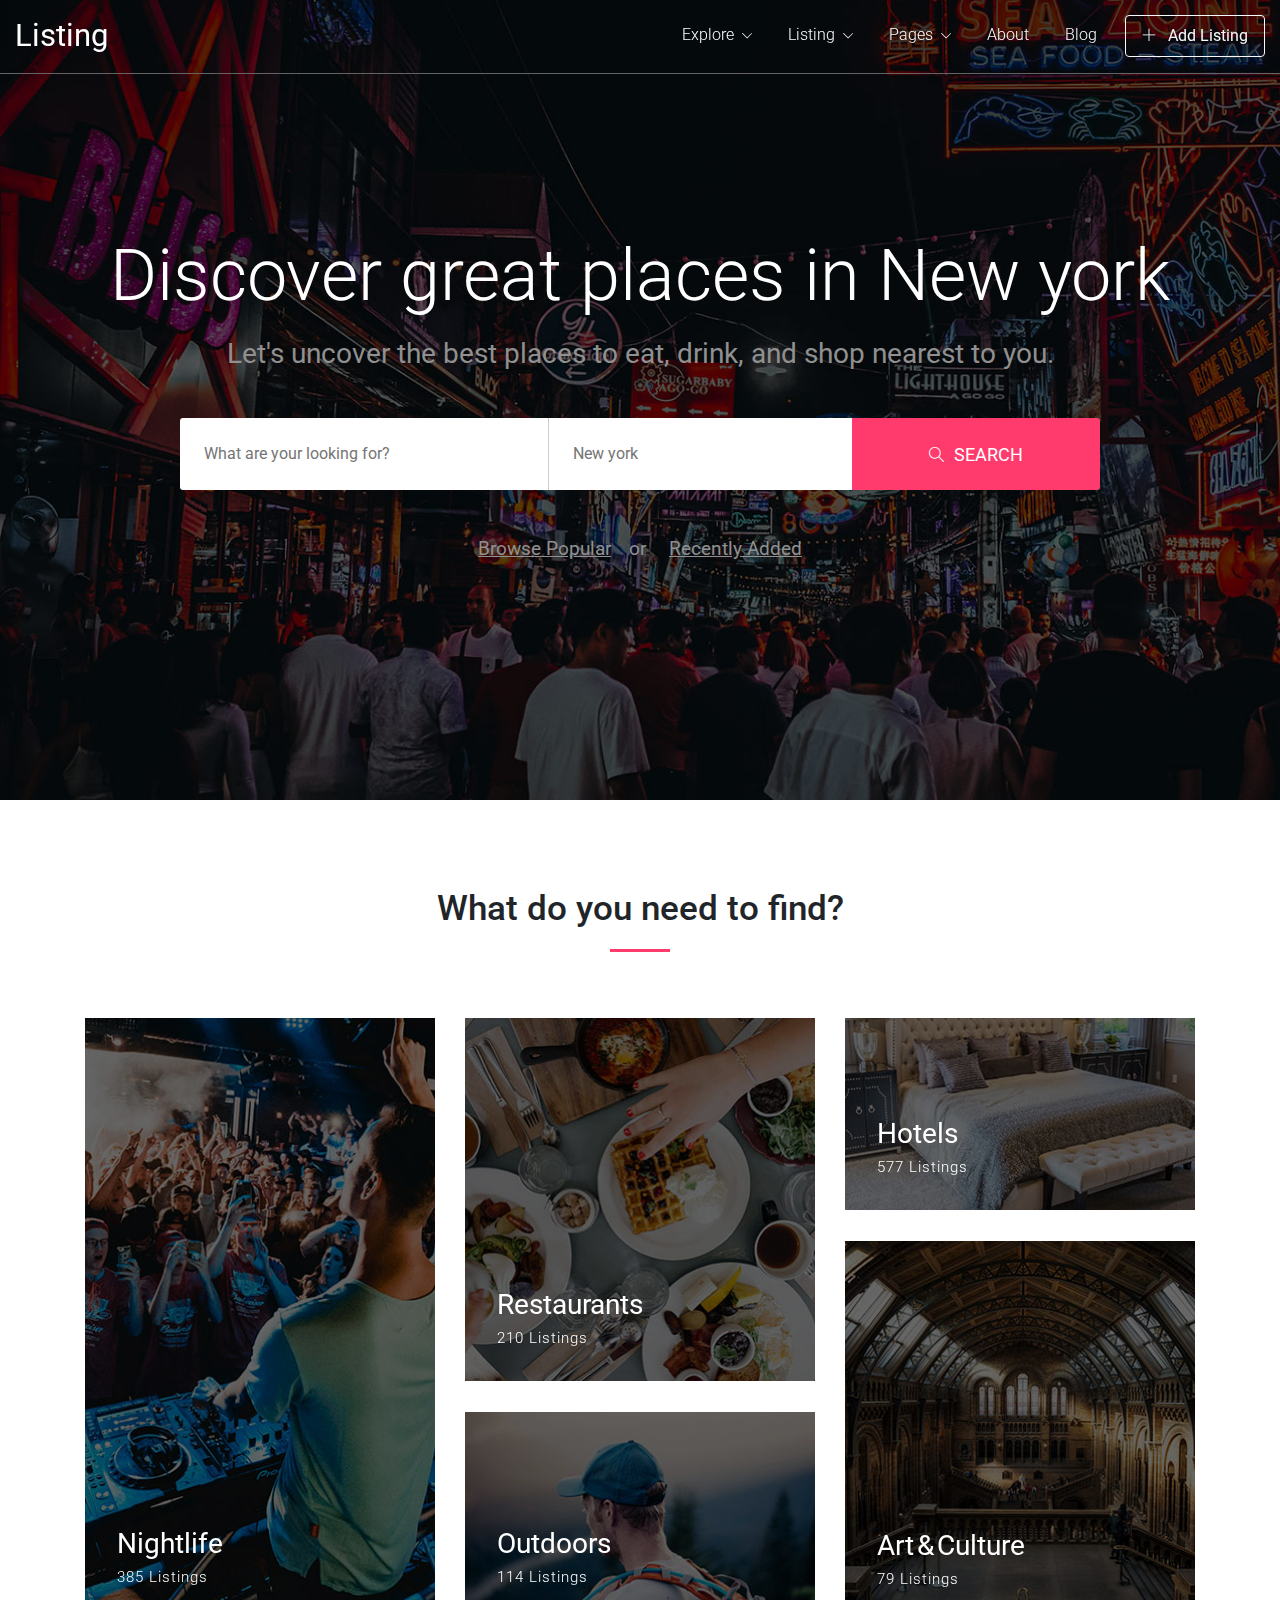
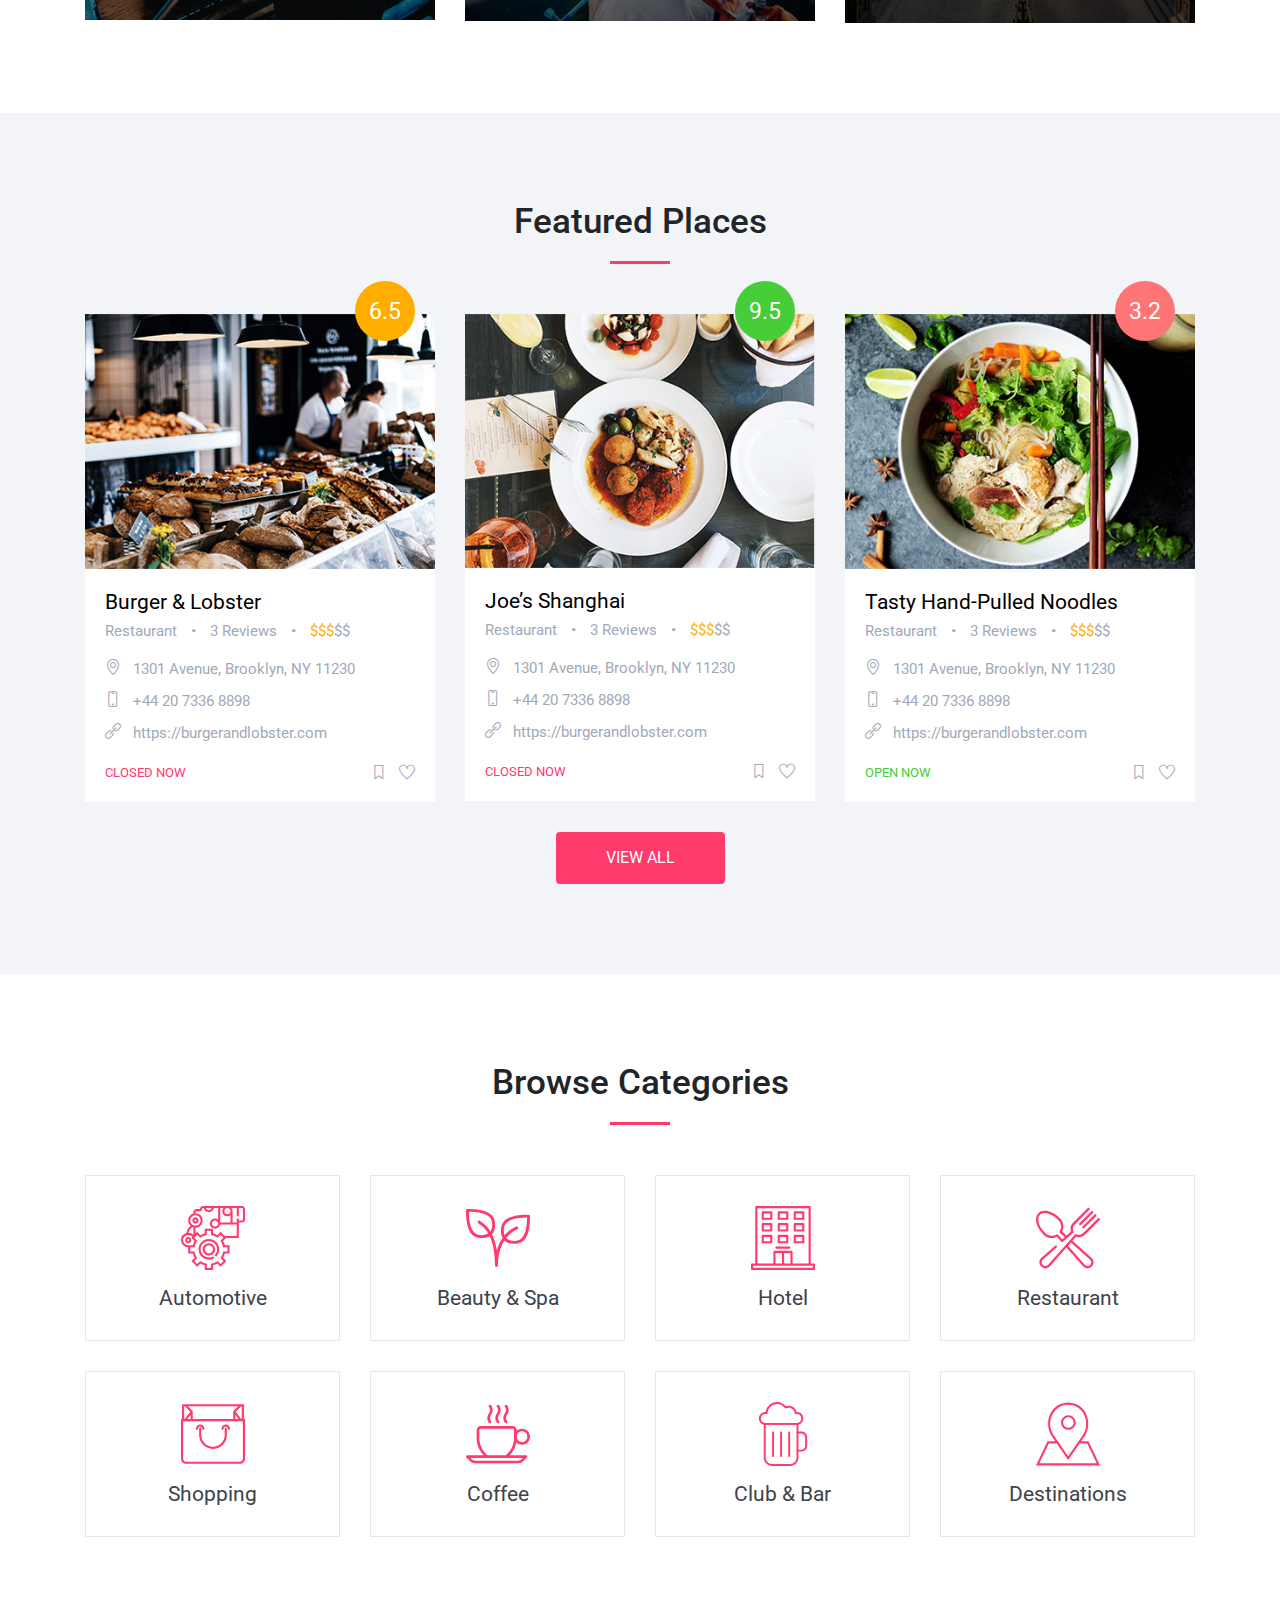
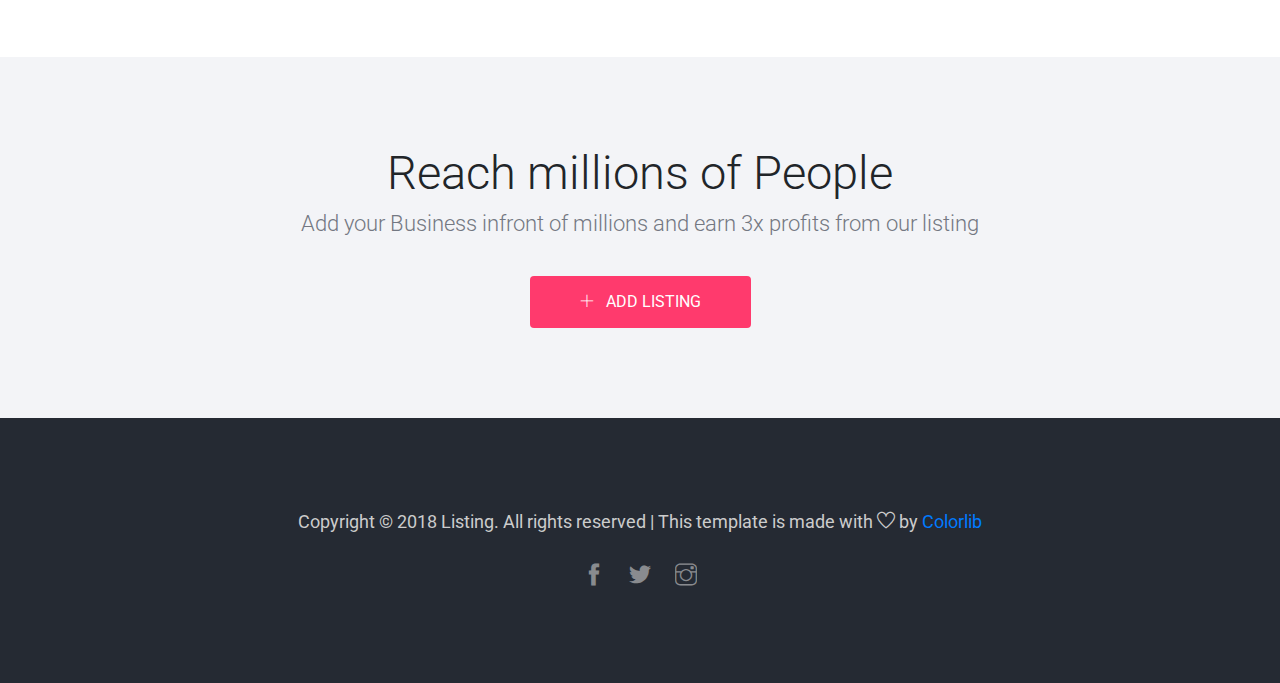
==== index.html @ aacb1a6f "turnos 0.1" ====
<!DOCTYPE html>
<html lang="en">

<head>
    <!-- Required meta tags -->
    <meta charset="utf-8">
    <meta http-equiv="X-UA-Compatible" content="IE=edge">
    <meta name="viewport" content="width=device-width, initial-scale=1, shrink-to-fit=no">
    <meta name="author" content="Colorlib">
    <meta name="description" content="#">
    <meta name="keywords" content="#">
    <!-- Page Title -->
    <title>Listing &amp; Directory Website Template</title>
    <!-- Bootstrap CSS -->
    <link rel="stylesheet" href="css/bootstrap.min.css">
    <!-- Google Fonts -->
    <link href="https://fonts.googleapis.com/css?family=Roboto:300,400,400i,500,700,900" rel="stylesheet">
    <!-- Simple line Icon -->
    <link rel="stylesheet" href="css/simple-line-icons.css">
    <!-- Themify Icon -->
    <link rel="stylesheet" href="css/themify-icons.css">
    <!-- Hover Effects -->
    <link rel="stylesheet" href="css/set1.css">
    <!-- Main CSS -->
    <link rel="stylesheet" href="css/style.css">
</head>

<body>
    <!--============================= HEADER =============================-->
    <div class="nav-menu">
        <div class="bg transition">
            <div class="container-fluid fixed">
                <div class="row">
                    <div class="col-md-12">
                        <nav class="navbar navbar-expand-lg navbar-light">
                            <a class="navbar-brand" href="index.html">Listing</a>
                            <button class="navbar-toggler" type="button" data-toggle="collapse" data-target="#navbarNavDropdown" aria-controls="navbarNavDropdown" aria-expanded="false" aria-label="Toggle navigation">
                <span class="icon-menu"></span>
              </button>
                            <div class="collapse navbar-collapse justify-content-end" id="navbarNavDropdown">
                                <ul class="navbar-nav">
                                    <li class="nav-item dropdown">
                                        <a class="nav-link" href="#" id="navbarDropdownMenuLink" data-toggle="dropdown" aria-haspopup="true" aria-expanded="false">
                     Explore
                     <span class="icon-arrow-down"></span>
                   </a>
                                        <div class="dropdown-menu" aria-labelledby="navbarDropdownMenuLink">
                                            <a class="dropdown-item" href="#">Action</a>
                                            <a class="dropdown-item" href="#">Another action</a>
                                            <a class="dropdown-item" href="#">Something else here</a>
                                        </div>
                                    </li>
                                    <li class="nav-item dropdown">
                                        <a class="nav-link" href="#" id="navbarDropdownMenuLink1" data-toggle="dropdown" aria-haspopup="true" aria-expanded="false">
                    Listing
                    <span class="icon-arrow-down"></span>
                  </a>
                                        <div class="dropdown-menu" aria-labelledby="navbarDropdownMenuLink">
                                            <a class="dropdown-item" href="#">Action</a>
                                            <a class="dropdown-item" href="#">Another action</a>
                                            <a class="dropdown-item" href="#">Something else here</a>
                                        </div>
                                    </li>
                                    <li class="nav-item dropdown">
                                        <a class="nav-link" href="#" id="navbarDropdownMenuLink2" data-toggle="dropdown" aria-haspopup="true" aria-expanded="false">
                    Pages
                    <span class="icon-arrow-down"></span>
                  </a>
                                        <div class="dropdown-menu" aria-labelledby="navbarDropdownMenuLink">
                                            <a class="dropdown-item" href="#">Action</a>
                                            <a class="dropdown-item" href="#">Another action</a>
                                            <a class="dropdown-item" href="#">Something else here</a>
                                        </div>
                                    </li>
                                    <li class="nav-item active">
                                        <a class="nav-link" href="#">About</a>
                                    </li>
                                    <li class="nav-item">
                                        <a class="nav-link" href="#">Blog</a>
                                    </li>
                                    <li><a href="#" class="btn btn-outline-light top-btn"><span class="ti-plus"></span> Add Listing</a></li>
                                </ul>
                            </div>
                        </nav>
                    </div>
                </div>
            </div>
        </div>
    </div>
    <!-- SLIDER -->
    <section class="slider d-flex align-items-center">
        <!-- <img src="images/slider.jpg" class="img-fluid" alt="#"> -->
        <div class="container">
            <div class="row d-flex justify-content-center">
                <div class="col-md-12">
                    <div class="slider-title_box">
                        <div class="row">
                            <div class="col-md-12">
                                <div class="slider-content_wrap">
                                    <h1>Discover great places in New york</h1>
                                    <h5>Let's uncover the best places to eat, drink, and shop nearest to you.</h5>
                                </div>
                            </div>
                        </div>
                        <div class="row d-flex justify-content-center">
                            <div class="col-md-10">
                                <form class="form-wrap mt-4">
                                    <div class="btn-group" role="group" aria-label="Basic example">
                                        <input type="text" placeholder="What are your looking for?" class="btn-group1">
                                        <input type="text" placeholder="New york" class="btn-group2">
                                        <button type="submit" class="btn-form"><span class="icon-magnifier search-icon"></span>SEARCH<i class="pe-7s-angle-right"></i></button>
                                    </div>
                                </form>
                                <div class="slider-link">
                                    <a href="#">Browse Popular</a><span>or</span> <a href="#">Recently Added</a>
                                </div>
                            </div>
                        </div>
                    </div>
                </div>
            </div>
        </div>
    </section>
    <!--// SLIDER -->
    <!--//END HEADER -->
    <!--============================= FIND PLACES =============================-->
    <section class="main-block">
        <div class="container">
            <div class="row justify-content-center">
                <div class="col-md-5">
                    <div class="styled-heading">
                        <h3>What do you need to find?</h3>
                    </div>
                </div>
            </div>
            <div class="row">
                <div class="col-md-4">
                    <div class="find-place-img_wrap">
                        <div class="grid">
                            <figure class="effect-ruby">
                                <img src="images/find-place1.jpg" class="img-fluid" alt="img13" />
                                <figcaption>
                                    <h5>Nightlife </h5>
                                    <p>385 Listings</p>
                                </figcaption>
                            </figure>
                        </div>
                    </div>
                </div>
                <div class="col-md-4">
                    <div class="row find-img-align">
                        <div class="col-md-12">
                            <div class="find-place-img_wrap">
                                <div class="grid">
                                    <figure class="effect-ruby">
                                        <img src="images/find-place2.jpg" class="img-fluid" alt="img13" />
                                        <figcaption>
                                            <h5>Restaurants</h5>
                                            <p>210 Listings</p>
                                        </figcaption>
                                    </figure>
                                </div>
                            </div>
                        </div>
                    </div>
                    <div class="row">
                        <div class="col-md-12">
                            <div class="find-place-img_wrap">
                                <div class="grid">
                                    <figure class="effect-ruby">
                                        <img src="images/find-place3.jpg" class="img-fluid" alt="img13" />
                                        <figcaption>
                                            <h5>Outdoors </h5>
                                            <p>114 Listings</p>
                                        </figcaption>
                                    </figure>
                                </div>
                            </div>
                        </div>
                    </div>
                </div>
                <div class="col-md-4">
                    <div class="row find-img-align">
                        <div class="col-md-12">
                            <div class="find-place-img_wrap">
                                <div class="grid">
                                    <figure class="effect-ruby">
                                        <img src="images/find-place4.jpg" class="img-fluid" alt="img13" />
                                        <figcaption>
                                            <h5>Hotels </h5>
                                            <p>577 Listings</p>
                                        </figcaption>
                                    </figure>
                                </div>
                            </div>
                        </div>
                    </div>
                    <div class="row">
                        <div class="col-md-12">
                            <div class="find-place-img_wrap">
                                <div class="grid">
                                    <figure class="effect-ruby">
                                        <img src="images/find-place5.jpg" class="img-fluid" alt="img13" />
                                        <figcaption>
                                            <h5>Art & Culture </h5>
                                            <p>79 Listings</p>
                                        </figcaption>
                                    </figure>
                                </div>
                            </div>
                        </div>
                    </div>
                </div>
            </div>
        </div>
    </section>
    <!--//END FIND PLACES -->
    <!--============================= FEATURED PLACES =============================-->
    <section class="main-block light-bg">
        <div class="container">
            <div class="row justify-content-center">
                <div class="col-md-5">
                    <div class="styled-heading">
                        <h3>Featured Places</h3>
                    </div>
                </div>
            </div>
            <div class="row">
                <div class="col-md-4 featured-responsive">
                    <div class="featured-place-wrap">
                        <a href="detail.html">
                            <img src="images/featured1.jpg" class="img-fluid" alt="#">
                            <span class="featured-rating-orange">6.5</span>
                            <div class="featured-title-box">
                                <h6>Burger & Lobster</h6>
                                <p>Restaurant </p> <span>• </span>
                                <p>3 Reviews</p> <span> • </span>
                                <p><span>$$$</span>$$</p>
                                <ul>
                                    <li><span class="icon-location-pin"></span>
                                        <p>1301 Avenue, Brooklyn, NY 11230</p>
                                    </li>
                                    <li><span class="icon-screen-smartphone"></span>
                                        <p>+44 20 7336 8898</p>
                                    </li>
                                    <li><span class="icon-link"></span>
                                        <p>https://burgerandlobster.com</p>
                                    </li>

                                </ul>
                                <div class="bottom-icons">
                                    <div class="closed-now">CLOSED NOW</div>
                                    <span class="ti-heart"></span>
                                    <span class="ti-bookmark"></span>
                                </div>
                            </div>
                        </a>
                    </div>
                </div>
                <div class="col-md-4 featured-responsive">
                    <div class="featured-place-wrap">
                        <a href="detail.html">
                            <img src="images/featured2.jpg" class="img-fluid" alt="#">
                            <span class="featured-rating-green">9.5</span>
                            <div class="featured-title-box">
                                <h6>Joe’s Shanghai</h6>
                                <p>Restaurant </p> <span>• </span>
                                <p>3 Reviews</p> <span> • </span>
                                <p><span>$$$</span>$$</p>
                                <ul>
                                    <li><span class="icon-location-pin"></span>
                                        <p>1301 Avenue, Brooklyn, NY 11230</p>
                                    </li>
                                    <li><span class="icon-screen-smartphone"></span>
                                        <p>+44 20 7336 8898</p>
                                    </li>
                                    <li><span class="icon-link"></span>
                                        <p>https://burgerandlobster.com</p>
                                    </li>

                                </ul>
                                <div class="bottom-icons">
                                    <div class="closed-now">CLOSED NOW</div>
                                    <span class="ti-heart"></span>
                                    <span class="ti-bookmark"></span>
                                </div>
                            </div>
                        </a>
                    </div>
                </div>
                <div class="col-md-4 featured-responsive">
                    <div class="featured-place-wrap">
                        <a href="detail.html">
                            <img src="images/featured3.jpg" class="img-fluid" alt="#">
                            <span class="featured-rating">3.2</span>
                            <div class="featured-title-box">
                                <h6>Tasty Hand-Pulled Noodles</h6>
                                <p>Restaurant </p> <span>• </span>
                                <p>3 Reviews</p> <span> • </span>
                                <p><span>$$$</span>$$</p>
                                <ul>
                                    <li><span class="icon-location-pin"></span>
                                        <p>1301 Avenue, Brooklyn, NY 11230</p>
                                    </li>
                                    <li><span class="icon-screen-smartphone"></span>
                                        <p>+44 20 7336 8898</p>
                                    </li>
                                    <li><span class="icon-link"></span>
                                        <p>https://burgerandlobster.com</p>
                                    </li>

                                </ul>
                                <div class="bottom-icons">
                                    <div class="open-now">OPEN NOW</div>
                                    <span class="ti-heart"></span>
                                    <span class="ti-bookmark"></span>
                                </div>
                            </div>
                        </a>
                    </div>
                </div>
            </div>
            <div class="row justify-content-center">
                <div class="col-md-4">
                    <div class="featured-btn-wrap">
                        <a href="#" class="btn btn-danger">VIEW ALL</a>
                    </div>
                </div>
            </div>
        </div>
    </section>
    <!--//END FEATURED PLACES -->
    <!--============================= CATEGORIES =============================-->
    <section class="main-block">
        <div class="container">
            <div class="row justify-content-center">
                <div class="col-md-5">
                    <div class="styled-heading">
                        <h3>Browse Categories</h3>
                    </div>
                </div>
            </div>
            <div class="row">
                <div class="col-md-3 category-responsive">
                    <a href="#" class="category-wrap">
                        <div class="category-block">
                            <svg class="category-img" xmlns="http://www.w3.org/2000/svg" xmlns:xlink="http://www.w3.org/1999/xlink" version="1.1" id="Capa_1" x="0px" y="0px" viewBox="0 0 496 496" style="enable-background:new 0 0 496 496;" xml:space="preserve" width="512px" height="512px"><g><g>
              <g>
                <g>
                  <path d="M472,0h-24H288H171.528c-10.344,0-19.496,6.592-22.776,16.408L146.232,24H120c-13.232,0-24,10.768-24,24v10.36     C72.904,65.264,56,86.688,56,112c0,16.712,7.4,31.696,19.048,41.968c-17.896,13.608-30.144,33.72-33.752,56.064     C17.544,216.504,0,238.216,0,264c0,30.872,25.128,56,56,56v48h36.04c2.976,11.56,7.568,22.616,13.712,32.984l-25.512,25.52     l45.256,45.256l25.52-25.512c10.368,6.144,21.424,10.736,32.984,13.712V496h64v-36.04c11.56-2.976,22.616-7.568,32.984-13.712     l25.52,25.512l45.256-45.256l-25.512-25.52c6.144-10.368,10.736-21.424,13.712-32.984H376v-64h-36.04     c-2.976-11.56-7.568-22.616-13.712-32.984L349.256,248H448V144v-16h24c13.232,0,24-10.768,24-24V24C496,10.768,485.232,0,472,0z      M360,16c13.232,0,24,10.768,24,24s-10.768,24-24,24s-24-10.768-24-24S346.768,16,360,16z M304,16h24.208     C323.128,22.704,320,30.96,320,40c0,22.056,17.944,40,40,40c9.04,0,17.296-3.128,24-8.208V128h-80V16z M238.528,16     c-3.312,9.288-12.112,16-22.528,16s-19.216-6.712-22.528-16H238.528z M72,112c0-22.056,17.944-40,40-40c22.056,0,40,17.944,40,40     c0,22.056-17.944,40-40,40c-8.2,0-15.832-2.496-22.184-6.752l-0.216-0.44c-0.08,0.04-0.144,0.088-0.224,0.128     C78.904,137.712,72,125.656,72,112z M89.488,163.24c2.104,0.928,4.28,1.736,6.512,2.408v59.248     c-10.008-10.2-23.68-16.296-38.2-16.768C62,189.68,73.48,173.432,89.488,163.24z M56,304c-22.056,0-40-17.944-40-40     c0-22.056,17.944-40,40-40c12.072,0,23.424,5.56,30.96,14.768l-6.728,6.728l25.512,25.52C99.6,281.384,95.008,292.44,92.032,304     H64H56z M328,246.632l-22.192,22.192l3.608,5.448c8,12.088,13.504,25.312,16.336,39.32l1.304,6.408H360v32h-32.944l-1.304,6.408     c-2.832,14.008-8.336,27.232-16.336,39.32l-3.608,5.448l23.336,23.336l-22.632,22.632l-23.336-23.336l-5.448,3.608     c-12.088,8-25.312,13.504-39.32,16.336L232,447.056V480h-32v-32.944l-6.408-1.304c-14.008-2.832-27.232-8.336-39.32-16.336     l-5.448-3.608l-23.336,23.336l-22.632-22.632l23.336-23.336l-3.608-5.448c-8-12.088-13.504-25.312-16.336-39.32L104.944,352H72     v-32h32.944l1.304-6.408c2.832-14.008,8.336-27.232,16.336-39.32l3.608-5.448l-23.336-23.336l22.632-22.632l23.336,23.336     l5.448-3.608c12.088-8,25.312-13.504,39.32-16.336l6.408-1.304V192h32v32.944l6.408,1.304     c14.008,2.832,27.232,8.336,39.32,16.336l5.448,3.608l23.336-23.336L328,244.352V246.632z M432,232h-93.728l-31.768-31.768     l-25.52,25.512C270.616,219.6,259.56,215.008,248,212.032V176h-64v36.04c-11.56,2.976-22.616,7.568-32.984,13.712l-25.52-25.512     L112,213.728V168c30.872,0,56-25.128,56-56s-25.128-56-56-56v-8c0-4.416,3.584-8,8-8h37.768l6.168-18.528     c1.096-3.28,4.152-5.472,7.592-5.472h5.28c3.72,18.232,19.88,32,39.192,32s35.472-13.768,39.192-32H288v88.208     C281.296,99.128,273.04,96,264,96c-22.056,0-40,17.944-40,40c0,22.056,17.944,40,40,40c19.312,0,35.472-13.768,39.192-32H432V232     z M288,136c0,13.232-10.768,24-24,24s-24-10.768-24-24s10.768-24,24-24S288,122.768,288,136z M480,104c0,4.416-3.584,8-8,8h-24     V96h-16v16v16h-32V40c0-9.04-3.128-17.296-8.208-24H432v64h16V16h24c4.416,0,8,3.584,8,8V104z" data-original="#000000" class="active-path" data-old_color="#ff3a6d" fill="#ff3a6d"/>
                  <path d="M56,240c-13.232,0-24,10.768-24,24s10.768,24,24,24s24-10.768,24-24S69.232,240,56,240z M56,272c-4.416,0-8-3.584-8-8     c0-4.416,3.584-8,8-8s8,3.584,8,8C64,268.416,60.416,272,56,272z" data-original="#000000" class="active-path" data-old_color="#ff3a6d" fill="#ff3a6d"/>
                  <path d="M112,136c13.232,0,24-10.768,24-24s-10.768-24-24-24s-24,10.768-24,24S98.768,136,112,136z M112,104c4.416,0,8,3.584,8,8     s-3.584,8-8,8s-8-3.584-8-8S107.584,104,112,104z" data-original="#000000" class="active-path" data-old_color="#ff3a6d" fill="#ff3a6d"/>
                  <path d="M216,256c-44.112,0-80,35.888-80,80s35.888,80,80,80c15.168,0,29.944-4.272,42.728-12.36l-8.56-13.512     C239.952,396.584,228.144,400,216,400c-35.288,0-64-28.712-64-64c0-35.288,28.712-64,64-64c35.288,0,64,28.712,64,64     c0,17.008-6.6,33.016-18.584,45.096l11.36,11.264C287.752,377.272,296,357.256,296,336C296,291.888,260.112,256,216,256z" data-original="#000000" class="active-path" data-old_color="#ff3a6d" fill="#ff3a6d"/>
                  <path d="M216,288c-26.472,0-48,21.528-48,48s21.528,48,48,48s48-21.528,48-48S242.472,288,216,288z M216,368     c-17.648,0-32-14.352-32-32s14.352-32,32-32s32,14.352,32,32S233.648,368,216,368z" data-original="#000000" class="active-path" data-old_color="#ff3a6d" fill="#ff3a6d"/>
                </g>
              </g>
            </g></g> </svg>
                            <h6>Automotive</h6>
                        </div>
                    </a>
                </div>
                <div class="col-md-3 category-responsive">
                    <a href="#" class="category-wrap">
                        <div class="category-block">
                            <svg class="category-img" xmlns="http://www.w3.org/2000/svg" xmlns:xlink="http://www.w3.org/1999/xlink" version="1.1" id="Layer_1" x="0px" y="0px" viewBox="0 0 469.824 469.824" style="enable-background:new 0 0 469.824 469.824;" xml:space="preserve" width="512px"
                                height="512px"><g><g>
              <g>
                <path d="M188.885,67.36C147.84,26.336,67.52,21.579,10.667,21.579C4.779,21.579,0,26.357,0,32.245    c0,56.853,4.736,137.173,45.781,178.219c17.323,17.323,43.883,25.067,70.208,25.067c28.608,0,56.96-9.152,72.896-25.088    C219.456,179.872,225.067,103.52,188.885,67.36z M173.803,195.381c-22.827,22.805-86.208,26.709-112.917,0    C27.755,162.251,22.016,94.944,21.397,42.976c51.968,0.619,119.275,6.357,152.405,39.488    C200.512,109.173,196.608,172.576,173.803,195.381z" data-original="#000000" class="active-path" data-old_color="#ff3a6d" fill="#ff3a6d"/>
              </g>
            </g><g>
              <g>
                <path d="M459.157,63.776c-56.853,0-137.173,4.736-178.219,45.781c-36.181,36.16-30.571,112.512,0,143.083    c15.936,15.915,44.267,25.067,72.875,25.067c26.325,0,52.864-7.723,70.229-25.045c41.024-41.045,45.781-121.365,45.781-178.219    C469.824,68.555,465.045,63.776,459.157,63.776z M408.917,237.557c-26.709,26.709-90.112,22.805-112.917,0    c-22.805-22.805-26.709-86.208,0-112.917c33.131-33.131,100.437-38.869,152.405-39.488    C447.787,137.141,442.048,204.448,408.917,237.557z" data-original="#000000" class="active-path" data-old_color="#ff3a6d" fill="#ff3a6d"/>
              </g>
            </g><g>
              <g>
                <path d="M382.123,156.107c-2.517-5.355-9.728-7.189-15.04-4.715c-81.813,38.464-122.005,105.536-140.267,174.485    c-22.592-146.603-87.936-191.296-115.648-210.261c-3.456-2.368-6.144-4.096-7.637-5.568c-4.16-4.16-10.923-4.16-15.083,0    c-4.16,4.16-4.16,10.923,0,15.083c2.112,2.091,5.76,4.715,10.688,8.085c31.232,21.355,114.197,78.123,114.197,304.363    c0,5.888,4.779,10.667,10.667,10.667s10.667-4.779,10.667-10.645c0-91.413,24.555-211.925,141.504-266.88    c0-0.021,1.728-0.832,1.728-0.832C383.211,167.371,384.64,161.44,382.123,156.107z" data-original="#000000" class="active-path" data-old_color="#ff3a6d" fill="#ff3a6d"/>
              </g>
            </g></g> </svg>
                            <h6>Beauty & Spa</h6>
                        </div>
                    </a>
                </div>
                <div class="col-md-3 category-responsive">
                    <a href="#" class="category-wrap">
                        <div class="category-block">
                            <svg class="category-img" xmlns="http://www.w3.org/2000/svg" xmlns:xlink="http://www.w3.org/1999/xlink" version="1.1" id="Layer_2" x="0px" y="0px" viewBox="0 0 503.607 503.607" style="enable-background:new 0 0 503.607 503.607;" xml:space="preserve" width="512px"
                                height="512px"><g><g transform="translate(1 1)">
              <g>
                <g>
                  <path d="M494.213,452.246h-25.18V7.393c0-5.036-3.357-8.393-8.393-8.393H40.967c-5.036,0-8.393,3.357-8.393,8.393v444.852H7.393     c-5.036,0-8.393,3.357-8.393,8.393v33.574c0,5.036,3.357,8.393,8.393,8.393h486.82c5.036,0,8.393-3.357,8.393-8.393v-33.574     C502.607,455.603,499.249,452.246,494.213,452.246z M49.361,15.787h402.885v436.459H326.344v-92.328     c0-5.036-3.357-8.393-8.393-8.393h-67.148h-67.148c-5.036,0-8.393,3.357-8.393,8.393v92.328H49.361V15.787z M192.049,452.246     v-83.934h50.361v83.934H192.049z M259.197,368.311h50.361v83.934h-50.361V368.311z M485.82,485.82H15.787v-16.787h25.18h142.689     h67.148h67.148h142.689h25.18V485.82z" data-original="#000000" class="active-path" data-old_color="#ff3a6d" fill="#ff3a6d"/>
                  <path d="M158.475,40.967H91.328c-5.036,0-8.393,3.357-8.393,8.393v50.361c0,5.036,3.357,8.393,8.393,8.393h67.148     c5.036,0,8.393-3.357,8.393-8.393V49.361C166.869,44.325,163.511,40.967,158.475,40.967z M150.082,91.328H99.721V57.754h50.361     V91.328z" data-original="#000000" class="active-path" data-old_color="#ff3a6d" fill="#ff3a6d"/>
                  <path d="M158.475,133.295H91.328c-5.036,0-8.393,3.357-8.393,8.393v50.361c0,5.036,3.357,8.393,8.393,8.393h67.148     c5.036,0,8.393-3.357,8.393-8.393v-50.361C166.869,136.652,163.511,133.295,158.475,133.295z M150.082,183.656H99.721v-33.574     h50.361V183.656z" data-original="#000000" class="active-path" data-old_color="#ff3a6d" fill="#ff3a6d"/>
                  <path d="M217.229,200.443h67.148c5.036,0,8.393-3.357,8.393-8.393v-50.361c0-5.036-3.357-8.393-8.393-8.393h-67.148     c-5.036,0-8.393,3.357-8.393,8.393v50.361C208.836,197.085,212.193,200.443,217.229,200.443z M225.623,150.082h50.361v33.574     h-50.361V150.082z" data-original="#000000" class="active-path" data-old_color="#ff3a6d" fill="#ff3a6d"/>
                  <path d="M343.131,200.443h67.148c5.036,0,8.393-3.357,8.393-8.393v-50.361c0-5.036-3.357-8.393-8.393-8.393h-67.148     c-5.036,0-8.393,3.357-8.393,8.393v50.361C334.738,197.085,338.095,200.443,343.131,200.443z M351.525,150.082h50.361v33.574     h-50.361V150.082z" data-original="#000000" class="active-path" data-old_color="#ff3a6d" fill="#ff3a6d"/>
                  <path d="M217.229,292.771h67.148c5.036,0,8.393-3.357,8.393-8.393v-50.361c0-5.036-3.357-8.393-8.393-8.393h-67.148     c-5.036,0-8.393,3.357-8.393,8.393v50.361C208.836,289.413,212.193,292.771,217.229,292.771z M225.623,242.41h50.361v33.574     h-50.361V242.41z" data-original="#000000" class="active-path" data-old_color="#ff3a6d" fill="#ff3a6d"/>
                  <path d="M343.131,292.771h67.148c5.036,0,8.393-3.357,8.393-8.393v-50.361c0-5.036-3.357-8.393-8.393-8.393h-67.148     c-5.036,0-8.393,3.357-8.393,8.393v50.361C334.738,289.413,338.095,292.771,343.131,292.771z M351.525,242.41h50.361v33.574     h-50.361V242.41z" data-original="#000000" class="active-path" data-old_color="#ff3a6d" fill="#ff3a6d"/>
                  <path d="M158.475,225.623H91.328c-5.036,0-8.393,3.357-8.393,8.393v50.361c0,5.036,3.357,8.393,8.393,8.393h67.148     c5.036,0,8.393-3.357,8.393-8.393v-50.361C166.869,228.98,163.511,225.623,158.475,225.623z M150.082,275.984H99.721V242.41     h50.361V275.984z" data-original="#000000" class="active-path" data-old_color="#ff3a6d" fill="#ff3a6d"/>
                  <path d="M217.229,108.115h67.148c5.036,0,8.393-3.357,8.393-8.393V49.361c0-5.036-3.357-8.393-8.393-8.393h-67.148     c-5.036,0-8.393,3.357-8.393,8.393v50.361C208.836,104.757,212.193,108.115,217.229,108.115z M225.623,57.754h50.361v33.574     h-50.361V57.754z" data-original="#000000" class="active-path" data-old_color="#ff3a6d" fill="#ff3a6d"/>
                  <path d="M343.131,108.115h67.148c5.036,0,8.393-3.357,8.393-8.393V49.361c0-5.036-3.357-8.393-8.393-8.393h-67.148     c-5.036,0-8.393,3.357-8.393,8.393v50.361C334.738,104.757,338.095,108.115,343.131,108.115z M351.525,57.754h50.361v33.574     h-50.361V57.754z" data-original="#000000" class="active-path" data-old_color="#ff3a6d" fill="#ff3a6d"/>
                  <path d="M200.443,334.738h100.721c5.036,0,8.393-3.357,8.393-8.393c0-5.036-3.357-8.393-8.393-8.393H200.443     c-5.036,0-8.393,3.357-8.393,8.393C192.049,331.38,195.407,334.738,200.443,334.738z" data-original="#000000" class="active-path" data-old_color="#ff3a6d" fill="#ff3a6d"/>
                </g>
              </g>
            </g></g> </svg>
                            <h6>Hotel</h6>
                        </div>
                    </a>
                </div>
                <div class="col-md-3 category-responsive">
                    <a href="#" class="category-wrap">
                        <div class="category-block">
                            <svg class="category-img" xmlns="http://www.w3.org/2000/svg" xmlns:xlink="http://www.w3.org/1999/xlink" version="1.1" id="Layer_3" x="0px" y="0px" viewBox="0 0 512 512" style="enable-background:new 0 0 512 512;" xml:space="preserve" width="512px" height="512px"><g><g>
              <g>
                <path d="M454.976,43.056c-3.591-3.588-9.411-3.591-13.003,0l-95.329,95.326c-3.592,3.591-3.592,9.411-0.001,13.003    c1.796,1.795,4.148,2.692,6.502,2.692c2.352,0,4.706-0.897,6.502-2.692l95.329-95.326    C458.566,52.467,458.566,46.646,454.976,43.056z" data-original="#000000" class="active-path" data-old_color="#ff3a6d" fill="#ff3a6d"/>
              </g>
            </g><g>
              <g>
                <path d="M480.9,68.571c-3.592-3.589-9.412-3.589-13.003,0l-95.328,95.328c-3.59,3.592-3.59,9.412-0.001,13.003    c1.796,1.795,4.15,2.692,6.502,2.692c2.352,0,4.706-0.897,6.502-2.692L480.9,81.573C484.491,77.982,484.491,72.161,480.9,68.571z" data-original="#000000" class="active-path" data-old_color="#ff3a6d" fill="#ff3a6d"/>
              </g>
            </g><g>
              <g>
                <path d="M390.969,229.548L509.307,111.21c3.591-3.592,3.591-9.412,0-13.003c-3.592-3.588-9.412-3.591-13.003,0L377.968,216.545    c-14.579,14.578-36.871,18.403-55.47,9.521c-3.7-1.766-8.118-0.873-10.839,2.193l-40.209,45.303    c-0.016,0.017-0.034,0.032-0.05,0.05c-0.016,0.018-0.028,0.037-0.044,0.055L97.567,469.464c-0.044,0.05-0.088,0.101-0.131,0.152    c-0.573,0.673-1.114,1.264-1.662,1.813c-11.475,11.474-30.145,11.473-41.615,0c-5.558-5.557-8.619-12.948-8.619-20.808    s3.061-15.25,8.629-20.818c0.534-0.537,1.124-1.076,1.803-1.654c0.052-0.043,0.102-0.087,0.152-0.131l108.648-96.434    c3.798-3.371,4.143-9.182,0.773-12.979c-3.371-3.799-9.183-4.146-12.979-0.773L43.99,414.202    c-1.038,0.885-1.967,1.742-2.833,2.609c-9.031,9.031-14.005,21.038-14.005,33.81c0,12.771,4.973,24.779,14.004,33.81    c9.323,9.321,21.566,13.982,33.812,13.981c12.241,0,24.487-4.659,33.803-13.976c0.883-0.881,1.738-1.811,2.616-2.839    l132.432-149.206l132.434,149.208c0.877,1.029,1.732,1.959,2.609,2.834c9.321,9.321,21.565,13.981,33.809,13.981    c12.245,0,24.49-4.661,33.812-13.982c18.64-18.643,18.64-48.975,0.005-67.613c-0.88-0.883-1.811-1.738-2.838-2.615    l-152.391-135.26l29.815-33.592C345.231,253.911,372.565,247.949,390.969,229.548z M431.514,428.019    c0.05,0.044,0.101,0.088,0.152,0.131c0.673,0.573,1.264,1.114,1.813,1.662c11.473,11.474,11.473,30.143,0.001,41.615    c-11.475,11.473-30.144,11.473-41.622-0.005c-0.543-0.543-1.086-1.135-1.659-1.808c-0.043-0.051-0.087-0.102-0.131-0.152    L256.111,318.54l22.939-25.845L431.514,428.019z" data-original="#000000" class="active-path" data-old_color="#ff3a6d" fill="#ff3a6d"/>
              </g>
            </g><g>
              <g>
                <path d="M427.379,16.278c-3.592-3.589-9.412-3.589-13.003,0L296.04,134.617c-18.406,18.404-24.366,45.735-15.807,69.897    l-36.415,32.322l-34.998-31.064c18.099-35.612,11.492-78.851-17.222-107.566c-28.518-28.518-61.55-48.587-93.011-56.508    c-32.843-8.267-61.001-2.748-79.295,15.545s-23.814,46.455-15.545,79.296c7.922,31.459,27.99,64.491,56.51,93.008    c28.714,28.716,71.952,35.323,107.566,17.223c0,0,34.225,38.558,34.659,39.048c1.817,2.047,4.342,3.09,6.88,3.09    c2.171,0,4.349-0.764,6.1-2.318l81.866-72.664c3.065-2.721,3.958-7.141,2.193-10.839c-8.884-18.601-5.058-40.891,9.521-55.468    L427.379,29.281C430.97,25.689,430.97,19.869,427.379,16.278z M210.131,266.737l-33.468-37.706    c-2.964-3.339-7.902-4.069-11.702-1.722c-29.478,18.177-67.188,13.754-91.704-10.763c-26.204-26.203-44.557-56.21-51.68-84.497    c-6.625-26.317-2.819-48.267,10.718-61.803C45.83,56.708,67.78,52.904,94.096,59.53c28.287,7.122,58.296,25.474,84.498,51.678    c24.516,24.515,28.94,62.225,10.762,91.703c-2.344,3.801-1.617,8.737,1.722,11.702l38.888,34.516L210.131,266.737z" data-original="#000000" class="active-path" data-old_color="#ff3a6d" fill="#ff3a6d"/>
              </g>
            </g></g> </svg>
                            <h6>Restaurant</h6>
                        </div>
                    </a>
                </div>
            </div>

            <div class="row">
                <div class="col-md-3 category-responsive">
                    <a href="#" class="category-wrap">
                        <div class="category-block">
                            <svg class="category-img" xmlns="http://www.w3.org/2000/svg" xmlns:xlink="http://www.w3.org/1999/xlink" version="1.1" id="Capa_2" x="0px" y="0px" viewBox="0 0 60 60" style="enable-background:new 0 0 60 60;" xml:space="preserve" width="512px" height="512px"><g><g>
              <path d="M59,16V2H1v14H0v37.259C0,55.873,2.127,58,4.742,58h50.517C57.873,58,60,55.873,60,53.259V16H59z M56.5,16l-5.18-6.906   L56.414,4H57v12H56.5z M11,16V9c0-0.024-0.012-0.046-0.014-0.07c-0.005-0.064-0.02-0.124-0.036-0.187   c-0.011-0.042-0.01-0.085-0.027-0.125c-0.009-0.022-0.027-0.039-0.037-0.061c-0.027-0.055-0.065-0.102-0.103-0.152   c-0.028-0.036-0.044-0.081-0.077-0.113L6.414,4h47.172l-4.292,4.292c-0.032,0.032-0.049,0.077-0.077,0.113   c-0.038,0.05-0.075,0.097-0.102,0.152c-0.011,0.022-0.028,0.038-0.038,0.061c-0.017,0.04-0.016,0.084-0.027,0.125   c-0.017,0.063-0.032,0.122-0.036,0.187C49.012,8.954,49,8.976,49,9v7H11z M6,16l3-4.001V16H6z M51,11.999L54,16h-3V11.999z M3,4   h0.586L8.68,9.094L3.5,16H3V4z M58,53.259C58,54.771,56.77,56,55.258,56H4.742C3.23,56,2,54.771,2,53.259V18h56V53.259z" data-original="#000000" class="active-path" data-old_color="#ff3a6d" fill="#ff3a6d"/>
              <path d="M42,24c-0.552,0-1,0.447-1,1v6c0,6.065-4.935,11-11,11s-11-4.935-11-11v-6c0-0.553-0.448-1-1-1s-1,0.447-1,1v6   c0,7.168,5.832,13,13,13s13-5.832,13-13v-6C43,24.447,42.552,24,42,24z" data-original="#000000" class="active-path" data-old_color="#ff3a6d" fill="#ff3a6d"/>
              <path d="M20,25c0,0.553,0.448,1,1,1s1-0.447,1-1c0-2.206-1.794-4-4-4s-4,1.794-4,4c0,0.553,0.448,1,1,1s1-0.447,1-1   c0-1.103,0.897-2,2-2S20,23.897,20,25z" data-original="#000000" class="active-path" data-old_color="#ff3a6d" fill="#ff3a6d"/>
              <path d="M42,21c-2.206,0-4,1.794-4,4c0,0.553,0.448,1,1,1s1-0.447,1-1c0-1.103,0.897-2,2-2s2,0.897,2,2c0,0.553,0.448,1,1,1   s1-0.447,1-1C46,22.794,44.206,21,42,21z" data-original="#000000" class="active-path" data-old_color="#ff3a6d" fill="#ff3a6d"/>
            </g></g> </svg>
                            <h6>Shopping</h6>
                        </div>
                    </a>
                </div>
                <div class="col-md-3 category-responsive">
                    <a href="#" class="category-wrap">
                        <div class="category-block">
                            <svg class="category-img" xmlns="http://www.w3.org/2000/svg" xmlns:xlink="http://www.w3.org/1999/xlink" version="1.1" id="Capa_3" x="0px" y="0px" viewBox="0 0 511.988 511.988" style="enable-background:new 0 0 511.988 511.988;" xml:space="preserve" width="512px"
                                height="512px"><g><g>
              <g>
                <path d="M489.865,433.23c-1.643-3.989-5.547-6.592-9.856-6.592H10.676c-4.309,0-8.213,2.603-9.856,6.592    c-1.664,3.989-0.747,8.576,2.304,11.627l23.915,23.915c11.371,11.349,25.003,21.867,47.616,21.867h341.333    c22.613,0,36.245-10.517,47.659-21.867l23.915-23.915C490.612,441.806,491.529,437.22,489.865,433.23z M448.521,453.689    c-11.541,11.541-20.053,15.616-32.533,15.616H74.655c-12.48,0-20.992-4.075-32.533-15.616l-5.717-5.717h417.835L448.521,453.689z" data-original="#000000" class="active-path" data-old_color="#ff3a6d" fill="#ff3a6d"/>
              </g>
            </g><g>
              <g>
                <path d="M373.322,191.972h-256c-17.643,0-32,14.357-32,32v64c0,61.333,27.691,118.784,75.947,157.632    c4.608,3.691,11.328,2.987,14.997-1.621c3.691-4.587,2.965-11.307-1.621-14.997c-43.221-34.773-68.011-86.165-68.011-141.013v-64    c0-5.867,4.779-10.667,10.667-10.667h256c5.888,0,10.667,4.8,10.667,10.667v64c0,54.827-24.789,106.219-68.011,141.013    c-4.587,3.691-5.312,10.411-1.621,14.997c2.112,2.645,5.205,3.989,8.32,3.989c2.347,0,4.715-0.768,6.677-2.347    c48.299-38.869,75.989-96.32,75.989-157.653v-64C405.322,206.329,390.964,191.972,373.322,191.972z" data-original="#000000" class="active-path" data-old_color="#ff3a6d" fill="#ff3a6d"/>
              </g>
            </g><g>
              <g>
                <path d="M328.372,102.628c17.344-21.675,17.344-55.616,0-77.291c-3.691-4.565-10.389-5.333-14.997-1.664    c-4.587,3.691-5.333,10.389-1.664,14.997c10.987,13.739,10.987,36.885-0.021,50.667c-17.344,21.675-17.344,55.616,0,77.291    c2.112,2.645,5.205,4.011,8.341,4.011c2.325,0,4.693-0.768,6.635-2.347c4.608-3.691,5.355-10.389,1.664-14.997    C317.343,139.556,317.343,116.409,328.372,102.628z" data-original="#000000" class="active-path" data-old_color="#ff3a6d" fill="#ff3a6d"/>
              </g>
            </g><g>
              <g>
                <path d="M264.308,102.628c17.344-21.675,17.344-55.616,0-77.291c-3.669-4.565-10.389-5.333-14.997-1.664    c-4.608,3.691-5.355,10.389-1.664,14.997c10.987,13.739,10.987,36.885-0.043,50.667c-17.344,21.675-17.344,55.616,0,77.291    c2.112,2.645,5.205,4.011,8.341,4.011c2.325,0,4.672-0.768,6.677-2.347c4.587-3.691,5.333-10.389,1.664-14.997    C253.3,139.556,253.3,116.409,264.308,102.628z" data-original="#000000" class="active-path" data-old_color="#ff3a6d" fill="#ff3a6d"/>
              </g>
            </g><g>
              <g>
                <path d="M200.372,102.628c17.344-21.675,17.344-55.616,0-77.291c-3.691-4.565-10.368-5.333-14.997-1.664    c-4.587,3.691-5.333,10.411-1.664,14.997c10.987,13.739,10.987,36.885-0.021,50.667c-17.344,21.675-17.344,55.616,0,77.291    c2.112,2.645,5.205,4.011,8.341,4.011c2.325,0,4.693-0.768,6.656-2.325c4.608-3.691,5.355-10.389,1.664-14.997    C189.364,139.577,189.364,116.409,200.372,102.628z" data-original="#000000" class="active-path" data-old_color="#ff3a6d" fill="#ff3a6d"/>
              </g>
            </g><g>
              <g>
                <path d="M447.988,213.305c-35.285,0-64,28.715-64,64s28.715,64,64,64c35.285,0,64-28.715,64-64S483.273,213.305,447.988,213.305z     M447.988,319.972c-23.531,0-42.667-19.136-42.667-42.667c0-23.531,19.136-42.667,42.667-42.667    c23.531,0,42.667,19.136,42.667,42.667C490.655,300.836,471.519,319.972,447.988,319.972z" data-original="#000000" class="active-path" data-old_color="#ff3a6d" fill="#ff3a6d"/>
              </g>
            </g></g> </svg>
                            <h6>Coffee</h6>
                        </div>
                    </a>
                </div>
                <div class="col-md-3 category-responsive">
                    <a href="#" class="category-wrap">
                        <div class="category-block">
                            <svg class="category-img" xmlns="http://www.w3.org/2000/svg" xmlns:xlink="http://www.w3.org/1999/xlink" version="1.1" id="Capa_4" x="0px" y="0px" viewBox="0 0 33 33" style="enable-background:new 0 0 33 33;" xml:space="preserve" width="512px" height="512px"><g><g>
              <g>
                <path d="M20.136,33h-9.212c-2.397,0-4.349-1.951-4.349-4.349V11.265c0-0.276,0.224-0.5,0.5-0.5h16.828    c0.276,0,0.581,0.224,0.581,0.5v17.387C24.484,31.049,22.533,33,20.136,33z M7.575,11.765v16.887c0,1.847,1.502,3.349,3.349,3.349    h9.212c1.847,0,3.349-1.502,3.349-3.349V11.765H7.575z" data-original="#000000" class="active-path" data-old_color="#ff3a6d" fill="#ff3a6d"/>
                <path d="M26.096,25.574h-2.111c-0.276,0-0.5-0.224-0.5-0.5s0.224-0.5,0.5-0.5h2.111c1.005,0,1.823-0.818,1.823-1.823v-4.693    c0-1.006-0.818-1.824-1.823-1.824h-2.111c-0.276,0-0.5-0.224-0.5-0.5s0.224-0.5,0.5-0.5h2.111c1.557,0,2.823,1.267,2.823,2.824    v4.693C28.919,24.308,27.652,25.574,26.096,25.574z" data-original="#000000" class="active-path" data-old_color="#ff3a6d" fill="#ff3a6d"/>
                <g>
                  <path d="M11.376,28.365c-0.276,0-0.5-0.224-0.5-0.5V15.691c0-0.276,0.224-0.5,0.5-0.5s0.5,0.224,0.5,0.5v12.174     C11.876,28.142,11.652,28.365,11.376,28.365z" data-original="#000000" class="active-path" data-old_color="#ff3a6d" fill="#ff3a6d"/>
                  <path d="M19.683,28.365c-0.276,0-0.5-0.224-0.5-0.5V15.691c0-0.276,0.224-0.5,0.5-0.5s0.5,0.224,0.5,0.5v12.174     C20.183,28.142,19.959,28.365,19.683,28.365z" data-original="#000000" class="active-path" data-old_color="#ff3a6d" fill="#ff3a6d"/>
                  <path d="M15.529,28.365c-0.276,0-0.5-0.224-0.5-0.5V15.691c0-0.276,0.224-0.5,0.5-0.5s0.5,0.224,0.5,0.5v12.174     C16.029,28.142,15.806,28.365,15.529,28.365z" data-original="#000000" class="active-path" data-old_color="#ff3a6d" fill="#ff3a6d"/>
                </g>
              </g>
              <path d="M23.698,11.765H7.361c-1.809,0-3.28-1.472-3.28-3.28s1.472-3.28,3.28-3.28h0.239C7.936,2.249,10.413,0,13.438,0   c1.795,0,3.482,0.819,4.596,2.213c0.487-0.207,0.993-0.312,1.508-0.312c1.952,0,3.586,1.417,3.909,3.303h0.247   c1.809,0,3.28,1.472,3.28,3.28S25.507,11.765,23.698,11.765z M7.361,6.204c-1.258,0-2.28,1.022-2.28,2.28s1.022,2.28,2.28,2.28   h16.337c1.258,0,2.28-1.022,2.28-2.28s-1.022-2.28-2.28-2.28h-0.693c-0.267,0-0.485-0.208-0.499-0.475   c-0.082-1.586-1.384-2.828-2.964-2.828c-0.485,0-0.964,0.128-1.423,0.38c-0.223,0.124-0.508,0.056-0.652-0.155   C16.554,1.795,15.048,1,13.438,1c-2.646,0-4.786,2.073-4.873,4.721c-0.009,0.27-0.23,0.483-0.5,0.483H7.361z" data-original="#000000" class="active-path" data-old_color="#ff3a6d" fill="#ff3a6d"/>
            </g></g> </svg>
                            <h6>Club & Bar</h6>
                        </div>
                    </a>
                </div>
                <div class="col-md-3 category-responsive">
                    <a href="#" class="category-wrap">
                        <div class="category-block">
                            <svg class="category-img" xmlns="http://www.w3.org/2000/svg" xmlns:xlink="http://www.w3.org/1999/xlink" version="1.1" id="Capa_5" x="0px" y="0px" viewBox="0 0 61.168 61.168" style="enable-background:new 0 0 61.168 61.168;" xml:space="preserve" width="512px"
                                height="512px"><g><g>
              <path d="M30.938,26.584c3.859,0,7-3.141,7-7s-3.141-7-7-7s-7,3.141-7,7S27.078,26.584,30.938,26.584z M30.938,14.584   c2.757,0,5,2.243,5,5s-2.243,5-5,5s-5-2.243-5-5S28.181,14.584,30.938,14.584z" data-original="#000000" class="active-path" data-old_color="#ff3a6d" fill="#ff3a6d"/>
              <path d="M50.216,37.584h-7.161l3.047-4.4c5.755-7.671,4.922-20.28-1.781-26.982c-3.621-3.622-8.437-5.617-13.56-5.617   c-5.122,0-9.938,1.995-13.56,5.617c-6.703,6.702-7.536,19.312-1.804,26.952l3.068,4.431h-7.513L0,60.584h61.168L50.216,37.584z    M17.02,31.984c-5.199-6.933-4.454-18.32,1.596-24.369c3.244-3.244,7.558-5.031,12.146-5.031s8.901,1.787,12.146,5.031   c6.05,6.049,6.795,17.437,1.573,24.399L30.761,51.827l-9.863-14.243h0L17.02,31.984z M12.216,39.584h7.634l10.911,15.757   l10.91-15.757h7.281l9.048,19H3.168L12.216,39.584z" data-original="#000000" class="active-path" data-old_color="#ff3a6d" fill="#ff3a6d"/>
            </g></g> </svg>
                            <h6>Destinations</h6>
                        </div>
                    </a>
                </div>
            </div>
        </div>
    </section>
    <!--//END CATEGORIES -->
    <!--============================= ADD LISTING =============================-->
    <section class="main-block light-bg">
        <div class="container">
            <div class="row">
                <div class="col-md-12">
                    <div class="add-listing-wrap">
                        <h2>Reach millions of People</h2>
                        <p>Add your Business infront of millions and earn 3x profits from our listing</p>
                    </div>
                </div>
            </div>
            <div class="row justify-content-center">
                <div class="col-md-4">
                    <div class="featured-btn-wrap">
                        <a href="#" class="btn btn-danger"><span class="ti-plus"></span> ADD LISTING</a>
                    </div>
                </div>
            </div>
        </div>
    </section>
    <!--//END ADD LISTING -->
    <!--============================= FOOTER =============================-->
    <footer class="main-block dark-bg">
        <div class="container">
            <div class="row">
                <div class="col-md-12">
                    <div class="copyright">
                        <!-- Link back to Colorlib can't be removed. Template is licensed under CC BY 3.0. -->
                        <p>Copyright &copy; 2018 Listing. All rights reserved | This template is made with <i class="ti-heart" aria-hidden="true"></i> by <a href="https://colorlib.com" target="_blank">Colorlib</a></p>
                        <!-- Link back to Colorlib can't be removed. Template is licensed under CC BY 3.0. -->
                        <ul>
                            <li><a href="#"><span class="ti-facebook"></span></a></li>
                            <li><a href="#"><span class="ti-twitter-alt"></span></a></li>
                            <li><a href="#"><span class="ti-instagram"></span></a></li>
                        </ul>
                    </div>
                </div>
            </div>
        </div>
    </footer>
    <!--//END FOOTER -->




    <!-- jQuery, Bootstrap JS. -->
    <!-- jQuery first, then Popper.js, then Bootstrap JS -->
    <script src="js/jquery-3.2.1.min.js"></script>
    <script src="js/popper.min.js"></script>
    <script src="js/bootstrap.min.js"></script>

    <script>
        $(window).scroll(function() {
            // 100 = The point you would like to fade the nav in.

            if ($(window).scrollTop() > 100) {

                $('.fixed').addClass('is-sticky');

            } else {

                $('.fixed').removeClass('is-sticky');

            };
        });
    </script>
</body>

</html>
---- css/simple-line-icons.css ----
@font-face {
  font-family: 'simple-line-icons';
  src: url('../fonts/Simple-Line-Icons.eot?v=2.4.0');
  src: url('../fonts/Simple-Line-Icons.eot?v=2.4.0#iefix') format('embedded-opentype'), url('../fonts/Simple-Line-Icons.woff2?v=2.4.0') format('woff2'), url('../fonts/Simple-Line-Icons.ttf?v=2.4.0') format('truetype'), url('../fonts/Simple-Line-Icons.woff?v=2.4.0') format('woff'), url('../fonts/Simple-Line-Icons.svg?v=2.4.0#simple-line-icons') format('svg');
  font-weight: normal;
  font-style: normal;
}
/*
 Use the following CSS code if you want to have a class per icon.
 Instead of a list of all class selectors, you can use the generic [class*="icon-"] selector, but it's slower:
*/
.icon-user,
.icon-people,
.icon-user-female,
.icon-user-follow,
.icon-user-following,
.icon-user-unfollow,
.icon-login,
.icon-logout,
.icon-emotsmile,
.icon-phone,
.icon-call-end,
.icon-call-in,
.icon-call-out,
.icon-map,
.icon-location-pin,
.icon-direction,
.icon-directions,
.icon-compass,
.icon-layers,
.icon-menu,
.icon-list,
.icon-options-vertical,
.icon-options,
.icon-arrow-down,
.icon-arrow-left,
.icon-arrow-right,
.icon-arrow-up,
.icon-arrow-up-circle,
.icon-arrow-left-circle,
.icon-arrow-right-circle,
.icon-arrow-down-circle,
.icon-check,
.icon-clock,
.icon-plus,
.icon-minus,
.icon-close,
.icon-event,
.icon-exclamation,
.icon-organization,
.icon-trophy,
.icon-screen-smartphone,
.icon-screen-desktop,
.icon-plane,
.icon-notebook,
.icon-mustache,
.icon-mouse,
.icon-magnet,
.icon-energy,
.icon-disc,
.icon-cursor,
.icon-cursor-move,
.icon-crop,
.icon-chemistry,
.icon-speedometer,
.icon-shield,
.icon-screen-tablet,
.icon-magic-wand,
.icon-hourglass,
.icon-graduation,
.icon-ghost,
.icon-game-controller,
.icon-fire,
.icon-eyeglass,
.icon-envelope-open,
.icon-envelope-letter,
.icon-bell,
.icon-badge,
.icon-anchor,
.icon-wallet,
.icon-vector,
.icon-speech,
.icon-puzzle,
.icon-printer,
.icon-present,
.icon-playlist,
.icon-pin,
.icon-picture,
.icon-handbag,
.icon-globe-alt,
.icon-globe,
.icon-folder-alt,
.icon-folder,
.icon-film,
.icon-feed,
.icon-drop,
.icon-drawer,
.icon-docs,
.icon-doc,
.icon-diamond,
.icon-cup,
.icon-calculator,
.icon-bubbles,
.icon-briefcase,
.icon-book-open,
.icon-basket-loaded,
.icon-basket,
.icon-bag,
.icon-action-undo,
.icon-action-redo,
.icon-wrench,
.icon-umbrella,
.icon-trash,
.icon-tag,
.icon-support,
.icon-frame,
.icon-size-fullscreen,
.icon-size-actual,
.icon-shuffle,
.icon-share-alt,
.icon-share,
.icon-rocket,
.icon-question,
.icon-pie-chart,
.icon-pencil,
.icon-note,
.icon-loop,
.icon-home,
.icon-grid,
.icon-graph,
.icon-microphone,
.icon-music-tone-alt,
.icon-music-tone,
.icon-earphones-alt,
.icon-earphones,
.icon-equalizer,
.icon-like,
.icon-dislike,
.icon-control-start,
.icon-control-rewind,
.icon-control-play,
.icon-control-pause,
.icon-control-forward,
.icon-control-end,
.icon-volume-1,
.icon-volume-2,
.icon-volume-off,
.icon-calendar,
.icon-bulb,
.icon-chart,
.icon-ban,
.icon-bubble,
.icon-camrecorder,
.icon-camera,
.icon-cloud-download,
.icon-cloud-upload,
.icon-envelope,
.icon-eye,
.icon-flag,
.icon-heart,
.icon-info,
.icon-key,
.icon-link,
.icon-lock,
.icon-lock-open,
.icon-magnifier,
.icon-magnifier-add,
.icon-magnifier-remove,
.icon-paper-clip,
.icon-paper-plane,
.icon-power,
.icon-refresh,
.icon-reload,
.icon-settings,
.icon-star,
.icon-symbol-female,
.icon-symbol-male,
.icon-target,
.icon-credit-card,
.icon-paypal,
.icon-social-tumblr,
.icon-social-twitter,
.icon-social-facebook,
.icon-social-instagram,
.icon-social-linkedin,
.icon-social-pinterest,
.icon-social-github,
.icon-social-google,
.icon-social-reddit,
.icon-social-skype,
.icon-social-dribbble,
.icon-social-behance,
.icon-social-foursqare,
.icon-social-soundcloud,
.icon-social-spotify,
.icon-social-stumbleupon,
.icon-social-youtube,
.icon-social-dropbox,
.icon-social-vkontakte,
.icon-social-steam {
  font-family: 'simple-line-icons';
  speak: none;
  font-style: normal;
  font-weight: normal;
  font-variant: normal;
  text-transform: none;
  line-height: 1;
  /* Better Font Rendering =========== */
  -webkit-font-smoothing: antialiased;
  -moz-osx-font-smoothing: grayscale;
}
.icon-user:before {
  content: "\e005";
}
.icon-people:before {
  content: "\e001";
}
.icon-user-female:before {
  content: "\e000";
}
.icon-user-follow:before {
  content: "\e002";
}
.icon-user-following:before {
  content: "\e003";
}
.icon-user-unfollow:before {
  content: "\e004";
}
.icon-login:before {
  content: "\e066";
}
.icon-logout:before {
  content: "\e065";
}
.icon-emotsmile:before {
  content: "\e021";
}
.icon-phone:before {
  content: "\e600";
}
.icon-call-end:before {
  content: "\e048";
}
.icon-call-in:before {
  content: "\e047";
}
.icon-call-out:before {
  content: "\e046";
}
.icon-map:before {
  content: "\e033";
}
.icon-location-pin:before {
  content: "\e096";
}
.icon-direction:before {
  content: "\e042";
}
.icon-directions:before {
  content: "\e041";
}
.icon-compass:before {
  content: "\e045";
}
.icon-layers:before {
  content: "\e034";
}
.icon-menu:before {
  content: "\e601";
}
.icon-list:before {
  content: "\e067";
}
.icon-options-vertical:before {
  content: "\e602";
}
.icon-options:before {
  content: "\e603";
}
.icon-arrow-down:before {
  content: "\e604";
}
.icon-arrow-left:before {
  content: "\e605";
}
.icon-arrow-right:before {
  content: "\e606";
}
.icon-arrow-up:before {
  content: "\e607";
}
.icon-arrow-up-circle:before {
  content: "\e078";
}
.icon-arrow-left-circle:before {
  content: "\e07a";
}
.icon-arrow-right-circle:before {
  content: "\e079";
}
.icon-arrow-down-circle:before {
  content: "\e07b";
}
.icon-check:before {
  content: "\e080";
}
.icon-clock:before {
  content: "\e081";
}
.icon-plus:before {
  content: "\e095";
}
.icon-minus:before {
  content: "\e615";
}
.icon-close:before {
  content: "\e082";
}
.icon-event:before {
  content: "\e619";
}
.icon-exclamation:before {
  content: "\e617";
}
.icon-organization:before {
  content: "\e616";
}
.icon-trophy:before {
  content: "\e006";
}
.icon-screen-smartphone:before {
  content: "\e010";
}
.icon-screen-desktop:before {
  content: "\e011";
}
.icon-plane:before {
  content: "\e012";
}
.icon-notebook:before {
  content: "\e013";
}
.icon-mustache:before {
  content: "\e014";
}
.icon-mouse:before {
  content: "\e015";
}
.icon-magnet:before {
  content: "\e016";
}
.icon-energy:before {
  content: "\e020";
}
.icon-disc:before {
  content: "\e022";
}
.icon-cursor:before {
  content: "\e06e";
}
.icon-cursor-move:before {
  content: "\e023";
}
.icon-crop:before {
  content: "\e024";
}
.icon-chemistry:before {
  content: "\e026";
}
.icon-speedometer:before {
  content: "\e007";
}
.icon-shield:before {
  content: "\e00e";
}
.icon-screen-tablet:before {
  content: "\e00f";
}
.icon-magic-wand:before {
  content: "\e017";
}
.icon-hourglass:before {
  content: "\e018";
}
.icon-graduation:before {
  content: "\e019";
}
.icon-ghost:before {
  content: "\e01a";
}
.icon-game-controller:before {
  content: "\e01b";
}
.icon-fire:before {
  content: "\e01c";
}
.icon-eyeglass:before {
  content: "\e01d";
}
.icon-envelope-open:before {
  content: "\e01e";
}
.icon-envelope-letter:before {
  content: "\e01f";
}
.icon-bell:before {
  content: "\e027";
}
.icon-badge:before {
  content: "\e028";
}
.icon-anchor:before {
  content: "\e029";
}
.icon-wallet:before {
  content: "\e02a";
}
.icon-vector:before {
  content: "\e02b";
}
.icon-speech:before {
  content: "\e02c";
}
.icon-puzzle:before {
  content: "\e02d";
}
.icon-printer:before {
  content: "\e02e";
}
.icon-present:before {
  content: "\e02f";
}
.icon-playlist:before {
  content: "\e030";
}
.icon-pin:before {
  content: "\e031";
}
.icon-picture:before {
  content: "\e032";
}
.icon-handbag:before {
  content: "\e035";
}
.icon-globe-alt:before {
  content: "\e036";
}
.icon-globe:before {
  content: "\e037";
}
.icon-folder-alt:before {
  content: "\e039";
}
.icon-folder:before {
  content: "\e089";
}
.icon-film:before {
  content: "\e03a";
}
.icon-feed:before {
  content: "\e03b";
}
.icon-drop:before {
  content: "\e03e";
}
.icon-drawer:before {
  content: "\e03f";
}
.icon-docs:before {
  content: "\e040";
}
.icon-doc:before {
  content: "\e085";
}
.icon-diamond:before {
  content: "\e043";
}
.icon-cup:before {
  content: "\e044";
}
.icon-calculator:before {
  content: "\e049";
}
.icon-bubbles:before {
  content: "\e04a";
}
.icon-briefcase:before {
  content: "\e04b";
}
.icon-book-open:before {
  content: "\e04c";
}
.icon-basket-loaded:before {
  content: "\e04d";
}
.icon-basket:before {
  content: "\e04e";
}
.icon-bag:before {
  content: "\e04f";
}
.icon-action-undo:before {
  content: "\e050";
}
.icon-action-redo:before {
  content: "\e051";
}
.icon-wrench:before {
  content: "\e052";
}
.icon-umbrella:before {
  content: "\e053";
}
.icon-trash:before {
  content: "\e054";
}
.icon-tag:before {
  content: "\e055";
}
.icon-support:before {
  content: "\e056";
}
.icon-frame:before {
  content: "\e038";
}
.icon-size-fullscreen:before {
  content: "\e057";
}
.icon-size-actual:before {
  content: "\e058";
}
.icon-shuffle:before {
  content: "\e059";
}
.icon-share-alt:before {
  content: "\e05a";
}
.icon-share:before {
  content: "\e05b";
}
.icon-rocket:before {
  content: "\e05c";
}
.icon-question:before {
  content: "\e05d";
}
.icon-pie-chart:before {
  content: "\e05e";
}
.icon-pencil:before {
  content: "\e05f";
}
.icon-note:before {
  content: "\e060";
}
.icon-loop:before {
  content: "\e064";
}
.icon-home:before {
  content: "\e069";
}
.icon-grid:before {
  content: "\e06a";
}
.icon-graph:before {
  content: "\e06b";
}
.icon-microphone:before {
  content: "\e063";
}
.icon-music-tone-alt:before {
  content: "\e061";
}
.icon-music-tone:before {
  content: "\e062";
}
.icon-earphones-alt:before {
  content: "\e03c";
}
.icon-earphones:before {
  content: "\e03d";
}
.icon-equalizer:before {
  content: "\e06c";
}
.icon-like:before {
  content: "\e068";
}
.icon-dislike:before {
  content: "\e06d";
}
.icon-control-start:before {
  content: "\e06f";
}
.icon-control-rewind:before {
  content: "\e070";
}
.icon-control-play:before {
  content: "\e071";
}
.icon-control-pause:before {
  content: "\e072";
}
.icon-control-forward:before {
  content: "\e073";
}
.icon-control-end:before {
  content: "\e074";
}
.icon-volume-1:before {
  content: "\e09f";
}
.icon-volume-2:before {
  content: "\e0a0";
}
.icon-volume-off:before {
  content: "\e0a1";
}
.icon-calendar:before {
  content: "\e075";
}
.icon-bulb:before {
  content: "\e076";
}
.icon-chart:before {
  content: "\e077";
}
.icon-ban:before {
  content: "\e07c";
}
.icon-bubble:before {
  content: "\e07d";
}
.icon-camrecorder:before {
  content: "\e07e";
}
.icon-camera:before {
  content: "\e07f";
}
.icon-cloud-download:before {
  content: "\e083";
}
.icon-cloud-upload:before {
  content: "\e084";
}
.icon-envelope:before {
  content: "\e086";
}
.icon-eye:before {
  content: "\e087";
}
.icon-flag:before {
  content: "\e088";
}
.icon-heart:before {
  content: "\e08a";
}
.icon-info:before {
  content: "\e08b";
}
.icon-key:before {
  content: "\e08c";
}
.icon-link:before {
  content: "\e08d";
}
.icon-lock:before {
  content: "\e08e";
}
.icon-lock-open:before {
  content: "\e08f";
}
.icon-magnifier:before {
  content: "\e090";
}
.icon-magnifier-add:before {
  content: "\e091";
}
.icon-magnifier-remove:before {
  content: "\e092";
}
.icon-paper-clip:before {
  content: "\e093";
}
.icon-paper-plane:before {
  content: "\e094";
}
.icon-power:before {
  content: "\e097";
}
.icon-refresh:before {
  content: "\e098";
}
.icon-reload:before {
  content: "\e099";
}
.icon-settings:before {
  content: "\e09a";
}
.icon-star:before {
  content: "\e09b";
}
.icon-symbol-female:before {
  content: "\e09c";
}
.icon-symbol-male:before {
  content: "\e09d";
}
.icon-target:before {
  content: "\e09e";
}
.icon-credit-card:before {
  content: "\e025";
}
.icon-paypal:before {
  content: "\e608";
}
.icon-social-tumblr:before {
  content: "\e00a";
}
.icon-social-twitter:before {
  content: "\e009";
}
.icon-social-facebook:before {
  content: "\e00b";
}
.icon-social-instagram:before {
  content: "\e609";
}
.icon-social-linkedin:before {
  content: "\e60a";
}
.icon-social-pinterest:before {
  content: "\e60b";
}
.icon-social-github:before {
  content: "\e60c";
}
.icon-social-google:before {
  content: "\e60d";
}
.icon-social-reddit:before {
  content: "\e60e";
}
.icon-social-skype:before {
  content: "\e60f";
}
.icon-social-dribbble:before {
  content: "\e00d";
}
.icon-social-behance:before {
  content: "\e610";
}
.icon-social-foursqare:before {
  content: "\e611";
}
.icon-social-soundcloud:before {
  content: "\e612";
}
.icon-social-spotify:before {
  content: "\e613";
}
.icon-social-stumbleupon:before {
  content: "\e614";
}
.icon-social-youtube:before {
  content: "\e008";
}
.icon-social-dropbox:before {
  content: "\e00c";
}
.icon-social-vkontakte:before {
  content: "\e618";
}
.icon-social-steam:before {
  content: "\e620";
}
---- css/themify-icons.css ----
@font-face {
	font-family: 'themify';
	src:url('../fonts/themify.eot?-fvbane');
	src:url('../fonts/themify.eot?#iefix-fvbane') format('embedded-opentype'),
	url('../fonts/themify.woff?-fvbane') format('woff'),
	url('../fonts/themify.ttf?-fvbane') format('truetype'),
	url('../fonts/themify.svg?-fvbane#themify') format('svg');
	font-weight: normal;
	font-style: normal;
}

[class^="ti-"], [class*=" ti-"] {
	font-family: 'themify';
	speak: none;
	font-style: normal;
	font-weight: normal;
	font-variant: normal;
	text-transform: none;
	line-height: 1;

	/* Better Font Rendering =========== */
	-webkit-font-smoothing: antialiased;
	-moz-osx-font-smoothing: grayscale;
}

.ti-wand:before {
	content: "\e600";
}
.ti-volume:before {
	content: "\e601";
}
.ti-user:before {
	content: "\e602";
}
.ti-unlock:before {
	content: "\e603";
}
.ti-unlink:before {
	content: "\e604";
}
.ti-trash:before {
	content: "\e605";
}
.ti-thought:before {
	content: "\e606";
}
.ti-target:before {
	content: "\e607";
}
.ti-tag:before {
	content: "\e608";
}
.ti-tablet:before {
	content: "\e609";
}
.ti-star:before {
	content: "\e60a";
}
.ti-spray:before {
	content: "\e60b";
}
.ti-signal:before {
	content: "\e60c";
}
.ti-shopping-cart:before {
	content: "\e60d";
}
.ti-shopping-cart-full:before {
	content: "\e60e";
}
.ti-settings:before {
	content: "\e60f";
}
.ti-search:before {
	content: "\e610";
}
.ti-zoom-in:before {
	content: "\e611";
}
.ti-zoom-out:before {
	content: "\e612";
}
.ti-cut:before {
	content: "\e613";
}
.ti-ruler:before {
	content: "\e614";
}
.ti-ruler-pencil:before {
	content: "\e615";
}
.ti-ruler-alt:before {
	content: "\e616";
}
.ti-bookmark:before {
	content: "\e617";
}
.ti-bookmark-alt:before {
	content: "\e618";
}
.ti-reload:before {
	content: "\e619";
}
.ti-plus:before {
	content: "\e61a";
}
.ti-pin:before {
	content: "\e61b";
}
.ti-pencil:before {
	content: "\e61c";
}
.ti-pencil-alt:before {
	content: "\e61d";
}
.ti-paint-roller:before {
	content: "\e61e";
}
.ti-paint-bucket:before {
	content: "\e61f";
}
.ti-na:before {
	content: "\e620";
}
.ti-mobile:before {
	content: "\e621";
}
.ti-minus:before {
	content: "\e622";
}
.ti-medall:before {
	content: "\e623";
}
.ti-medall-alt:before {
	content: "\e624";
}
.ti-marker:before {
	content: "\e625";
}
.ti-marker-alt:before {
	content: "\e626";
}
.ti-arrow-up:before {
	content: "\e627";
}
.ti-arrow-right:before {
	content: "\e628";
}
.ti-arrow-left:before {
	content: "\e629";
}
.ti-arrow-down:before {
	content: "\e62a";
}
.ti-lock:before {
	content: "\e62b";
}
.ti-location-arrow:before {
	content: "\e62c";
}
.ti-link:before {
	content: "\e62d";
}
.ti-layout:before {
	content: "\e62e";
}
.ti-layers:before {
	content: "\e62f";
}
.ti-layers-alt:before {
	content: "\e630";
}
.ti-key:before {
	content: "\e631";
}
.ti-import:before {
	content: "\e632";
}
.ti-image:before {
	content: "\e633";
}
.ti-heart:before {
	content: "\e634";
}
.ti-heart-broken:before {
	content: "\e635";
}
.ti-hand-stop:before {
	content: "\e636";
}
.ti-hand-open:before {
	content: "\e637";
}
.ti-hand-drag:before {
	content: "\e638";
}
.ti-folder:before {
	content: "\e639";
}
.ti-flag:before {
	content: "\e63a";
}
.ti-flag-alt:before {
	content: "\e63b";
}
.ti-flag-alt-2:before {
	content: "\e63c";
}
.ti-eye:before {
	content: "\e63d";
}
.ti-export:before {
	content: "\e63e";
}
.ti-exchange-vertical:before {
	content: "\e63f";
}
.ti-desktop:before {
	content: "\e640";
}
.ti-cup:before {
	content: "\e641";
}
.ti-crown:before {
	content: "\e642";
}
.ti-comments:before {
	content: "\e643";
}
.ti-comment:before {
	content: "\e644";
}
.ti-comment-alt:before {
	content: "\e645";
}
.ti-close:before {
	content: "\e646";
}
.ti-clip:before {
	content: "\e647";
}
.ti-angle-up:before {
	content: "\e648";
}
.ti-angle-right:before {
	content: "\e649";
}
.ti-angle-left:before {
	content: "\e64a";
}
.ti-angle-down:before {
	content: "\e64b";
}
.ti-check:before {
	content: "\e64c";
}
.ti-check-box:before {
	content: "\e64d";
}
.ti-camera:before {
	content: "\e64e";
}
.ti-announcement:before {
	content: "\e64f";
}
.ti-brush:before {
	content: "\e650";
}
.ti-briefcase:before {
	content: "\e651";
}
.ti-bolt:before {
	content: "\e652";
}
.ti-bolt-alt:before {
	content: "\e653";
}
.ti-blackboard:before {
	content: "\e654";
}
.ti-bag:before {
	content: "\e655";
}
.ti-move:before {
	content: "\e656";
}
.ti-arrows-vertical:before {
	content: "\e657";
}
.ti-arrows-horizontal:before {
	content: "\e658";
}
.ti-fullscreen:before {
	content: "\e659";
}
.ti-arrow-top-right:before {
	content: "\e65a";
}
.ti-arrow-top-left:before {
	content: "\e65b";
}
.ti-arrow-circle-up:before {
	content: "\e65c";
}
.ti-arrow-circle-right:before {
	content: "\e65d";
}
.ti-arrow-circle-left:before {
	content: "\e65e";
}
.ti-arrow-circle-down:before {
	content: "\e65f";
}
.ti-angle-double-up:before {
	content: "\e660";
}
.ti-angle-double-right:before {
	content: "\e661";
}
.ti-angle-double-left:before {
	content: "\e662";
}
.ti-angle-double-down:before {
	content: "\e663";
}
.ti-zip:before {
	content: "\e664";
}
.ti-world:before {
	content: "\e665";
}
.ti-wheelchair:before {
	content: "\e666";
}
.ti-view-list:before {
	content: "\e667";
}
.ti-view-list-alt:before {
	content: "\e668";
}
.ti-view-grid:before {
	content: "\e669";
}
.ti-uppercase:before {
	content: "\e66a";
}
.ti-upload:before {
	content: "\e66b";
}
.ti-underline:before {
	content: "\e66c";
}
.ti-truck:before {
	content: "\e66d";
}
.ti-timer:before {
	content: "\e66e";
}
.ti-ticket:before {
	content: "\e66f";
}
.ti-thumb-up:before {
	content: "\e670";
}
.ti-thumb-down:before {
	content: "\e671";
}
.ti-text:before {
	content: "\e672";
}
.ti-stats-up:before {
	content: "\e673";
}
.ti-stats-down:before {
	content: "\e674";
}
.ti-split-v:before {
	content: "\e675";
}
.ti-split-h:before {
	content: "\e676";
}
.ti-smallcap:before {
	content: "\e677";
}
.ti-shine:before {
	content: "\e678";
}
.ti-shift-right:before {
	content: "\e679";
}
.ti-shift-left:before {
	content: "\e67a";
}
.ti-shield:before {
	content: "\e67b";
}
.ti-notepad:before {
	content: "\e67c";
}
.ti-server:before {
	content: "\e67d";
}
.ti-quote-right:before {
	content: "\e67e";
}
.ti-quote-left:before {
	content: "\e67f";
}
.ti-pulse:before {
	content: "\e680";
}
.ti-printer:before {
	content: "\e681";
}
.ti-power-off:before {
	content: "\e682";
}
.ti-plug:before {
	content: "\e683";
}
.ti-pie-chart:before {
	content: "\e684";
}
.ti-paragraph:before {
	content: "\e685";
}
.ti-panel:before {
	content: "\e686";
}
.ti-package:before {
	content: "\e687";
}
.ti-music:before {
	content: "\e688";
}
.ti-music-alt:before {
	content: "\e689";
}
.ti-mouse:before {
	content: "\e68a";
}
.ti-mouse-alt:before {
	content: "\e68b";
}
.ti-money:before {
	content: "\e68c";
}
.ti-microphone:before {
	content: "\e68d";
}
.ti-menu:before {
	content: "\e68e";
}
.ti-menu-alt:before {
	content: "\e68f";
}
.ti-map:before {
	content: "\e690";
}
.ti-map-alt:before {
	content: "\e691";
}
.ti-loop:before {
	content: "\e692";
}
.ti-location-pin:before {
	content: "\e693";
}
.ti-list:before {
	content: "\e694";
}
.ti-light-bulb:before {
	content: "\e695";
}
.ti-Italic:before {
	content: "\e696";
}
.ti-info:before {
	content: "\e697";
}
.ti-infinite:before {
	content: "\e698";
}
.ti-id-badge:before {
	content: "\e699";
}
.ti-hummer:before {
	content: "\e69a";
}
.ti-home:before {
	content: "\e69b";
}
.ti-help:before {
	content: "\e69c";
}
.ti-headphone:before {
	content: "\e69d";
}
.ti-harddrives:before {
	content: "\e69e";
}
.ti-harddrive:before {
	content: "\e69f";
}
.ti-gift:before {
	content: "\e6a0";
}
.ti-game:before {
	content: "\e6a1";
}
.ti-filter:before {
	content: "\e6a2";
}
.ti-files:before {
	content: "\e6a3";
}
.ti-file:before {
	content: "\e6a4";
}
.ti-eraser:before {
	content: "\e6a5";
}
.ti-envelope:before {
	content: "\e6a6";
}
.ti-download:before {
	content: "\e6a7";
}
.ti-direction:before {
	content: "\e6a8";
}
.ti-direction-alt:before {
	content: "\e6a9";
}
.ti-dashboard:before {
	content: "\e6aa";
}
.ti-control-stop:before {
	content: "\e6ab";
}
.ti-control-shuffle:before {
	content: "\e6ac";
}
.ti-control-play:before {
	content: "\e6ad";
}
.ti-control-pause:before {
	content: "\e6ae";
}
.ti-control-forward:before {
	content: "\e6af";
}
.ti-control-backward:before {
	content: "\e6b0";
}
.ti-cloud:before {
	content: "\e6b1";
}
.ti-cloud-up:before {
	content: "\e6b2";
}
.ti-cloud-down:before {
	content: "\e6b3";
}
.ti-clipboard:before {
	content: "\e6b4";
}
.ti-car:before {
	content: "\e6b5";
}
.ti-calendar:before {
	content: "\e6b6";
}
.ti-book:before {
	content: "\e6b7";
}
.ti-bell:before {
	content: "\e6b8";
}
.ti-basketball:before {
	content: "\e6b9";
}
.ti-bar-chart:before {
	content: "\e6ba";
}
.ti-bar-chart-alt:before {
	content: "\e6bb";
}
.ti-back-right:before {
	content: "\e6bc";
}
.ti-back-left:before {
	content: "\e6bd";
}
.ti-arrows-corner:before {
	content: "\e6be";
}
.ti-archive:before {
	content: "\e6bf";
}
.ti-anchor:before {
	content: "\e6c0";
}
.ti-align-right:before {
	content: "\e6c1";
}
.ti-align-left:before {
	content: "\e6c2";
}
.ti-align-justify:before {
	content: "\e6c3";
}
.ti-align-center:before {
	content: "\e6c4";
}
.ti-alert:before {
	content: "\e6c5";
}
.ti-alarm-clock:before {
	content: "\e6c6";
}
.ti-agenda:before {
	content: "\e6c7";
}
.ti-write:before {
	content: "\e6c8";
}
.ti-window:before {
	content: "\e6c9";
}
.ti-widgetized:before {
	content: "\e6ca";
}
.ti-widget:before {
	content: "\e6cb";
}
.ti-widget-alt:before {
	content: "\e6cc";
}
.ti-wallet:before {
	content: "\e6cd";
}
.ti-video-clapper:before {
	content: "\e6ce";
}
.ti-video-camera:before {
	content: "\e6cf";
}
.ti-vector:before {
	content: "\e6d0";
}
.ti-themify-logo:before {
	content: "\e6d1";
}
.ti-themify-favicon:before {
	content: "\e6d2";
}
.ti-themify-favicon-alt:before {
	content: "\e6d3";
}
.ti-support:before {
	content: "\e6d4";
}
.ti-stamp:before {
	content: "\e6d5";
}
.ti-split-v-alt:before {
	content: "\e6d6";
}
.ti-slice:before {
	content: "\e6d7";
}
.ti-shortcode:before {
	content: "\e6d8";
}
.ti-shift-right-alt:before {
	content: "\e6d9";
}
.ti-shift-left-alt:before {
	content: "\e6da";
}
.ti-ruler-alt-2:before {
	content: "\e6db";
}
.ti-receipt:before {
	content: "\e6dc";
}
.ti-pin2:before {
	content: "\e6dd";
}
.ti-pin-alt:before {
	content: "\e6de";
}
.ti-pencil-alt2:before {
	content: "\e6df";
}
.ti-palette:before {
	content: "\e6e0";
}
.ti-more:before {
	content: "\e6e1";
}
.ti-more-alt:before {
	content: "\e6e2";
}
.ti-microphone-alt:before {
	content: "\e6e3";
}
.ti-magnet:before {
	content: "\e6e4";
}
.ti-line-double:before {
	content: "\e6e5";
}
.ti-line-dotted:before {
	content: "\e6e6";
}
.ti-line-dashed:before {
	content: "\e6e7";
}
.ti-layout-width-full:before {
	content: "\e6e8";
}
.ti-layout-width-default:before {
	content: "\e6e9";
}
.ti-layout-width-default-alt:before {
	content: "\e6ea";
}
.ti-layout-tab:before {
	content: "\e6eb";
}
.ti-layout-tab-window:before {
	content: "\e6ec";
}
.ti-layout-tab-v:before {
	content: "\e6ed";
}
.ti-layout-tab-min:before {
	content: "\e6ee";
}
.ti-layout-slider:before {
	content: "\e6ef";
}
.ti-layout-slider-alt:before {
	content: "\e6f0";
}
.ti-layout-sidebar-right:before {
	content: "\e6f1";
}
.ti-layout-sidebar-none:before {
	content: "\e6f2";
}
.ti-layout-sidebar-left:before {
	content: "\e6f3";
}
.ti-layout-placeholder:before {
	content: "\e6f4";
}
.ti-layout-menu:before {
	content: "\e6f5";
}
.ti-layout-menu-v:before {
	content: "\e6f6";
}
.ti-layout-menu-separated:before {
	content: "\e6f7";
}
.ti-layout-menu-full:before {
	content: "\e6f8";
}
.ti-layout-media-right-alt:before {
	content: "\e6f9";
}
.ti-layout-media-right:before {
	content: "\e6fa";
}
.ti-layout-media-overlay:before {
	content: "\e6fb";
}
.ti-layout-media-overlay-alt:before {
	content: "\e6fc";
}
.ti-layout-media-overlay-alt-2:before {
	content: "\e6fd";
}
.ti-layout-media-left-alt:before {
	content: "\e6fe";
}
.ti-layout-media-left:before {
	content: "\e6ff";
}
.ti-layout-media-center-alt:before {
	content: "\e700";
}
.ti-layout-media-center:before {
	content: "\e701";
}
.ti-layout-list-thumb:before {
	content: "\e702";
}
.ti-layout-list-thumb-alt:before {
	content: "\e703";
}
.ti-layout-list-post:before {
	content: "\e704";
}
.ti-layout-list-large-image:before {
	content: "\e705";
}
.ti-layout-line-solid:before {
	content: "\e706";
}
.ti-layout-grid4:before {
	content: "\e707";
}
.ti-layout-grid3:before {
	content: "\e708";
}
.ti-layout-grid2:before {
	content: "\e709";
}
.ti-layout-grid2-thumb:before {
	content: "\e70a";
}
.ti-layout-cta-right:before {
	content: "\e70b";
}
.ti-layout-cta-left:before {
	content: "\e70c";
}
.ti-layout-cta-center:before {
	content: "\e70d";
}
.ti-layout-cta-btn-right:before {
	content: "\e70e";
}
.ti-layout-cta-btn-left:before {
	content: "\e70f";
}
.ti-layout-column4:before {
	content: "\e710";
}
.ti-layout-column3:before {
	content: "\e711";
}
.ti-layout-column2:before {
	content: "\e712";
}
.ti-layout-accordion-separated:before {
	content: "\e713";
}
.ti-layout-accordion-merged:before {
	content: "\e714";
}
.ti-layout-accordion-list:before {
	content: "\e715";
}
.ti-ink-pen:before {
	content: "\e716";
}
.ti-info-alt:before {
	content: "\e717";
}
.ti-help-alt:before {
	content: "\e718";
}
.ti-headphone-alt:before {
	content: "\e719";
}
.ti-hand-point-up:before {
	content: "\e71a";
}
.ti-hand-point-right:before {
	content: "\e71b";
}
.ti-hand-point-left:before {
	content: "\e71c";
}
.ti-hand-point-down:before {
	content: "\e71d";
}
.ti-gallery:before {
	content: "\e71e";
}
.ti-face-smile:before {
	content: "\e71f";
}
.ti-face-sad:before {
	content: "\e720";
}
.ti-credit-card:before {
	content: "\e721";
}
.ti-control-skip-forward:before {
	content: "\e722";
}
.ti-control-skip-backward:before {
	content: "\e723";
}
.ti-control-record:before {
	content: "\e724";
}
.ti-control-eject:before {
	content: "\e725";
}
.ti-comments-smiley:before {
	content: "\e726";
}
.ti-brush-alt:before {
	content: "\e727";
}
.ti-youtube:before {
	content: "\e728";
}
.ti-vimeo:before {
	content: "\e729";
}
.ti-twitter:before {
	content: "\e72a";
}
.ti-time:before {
	content: "\e72b";
}
.ti-tumblr:before {
	content: "\e72c";
}
.ti-skype:before {
	content: "\e72d";
}
.ti-share:before {
	content: "\e72e";
}
.ti-share-alt:before {
	content: "\e72f";
}
.ti-rocket:before {
	content: "\e730";
}
.ti-pinterest:before {
	content: "\e731";
}
.ti-new-window:before {
	content: "\e732";
}
.ti-microsoft:before {
	content: "\e733";
}
.ti-list-ol:before {
	content: "\e734";
}
.ti-linkedin:before {
	content: "\e735";
}
.ti-layout-sidebar-2:before {
	content: "\e736";
}
.ti-layout-grid4-alt:before {
	content: "\e737";
}
.ti-layout-grid3-alt:before {
	content: "\e738";
}
.ti-layout-grid2-alt:before {
	content: "\e739";
}
.ti-layout-column4-alt:before {
	content: "\e73a";
}
.ti-layout-column3-alt:before {
	content: "\e73b";
}
.ti-layout-column2-alt:before {
	content: "\e73c";
}
.ti-instagram:before {
	content: "\e73d";
}
.ti-google:before {
	content: "\e73e";
}
.ti-github:before {
	content: "\e73f";
}
.ti-flickr:before {
	content: "\e740";
}
.ti-facebook:before {
	content: "\e741";
}
.ti-dropbox:before {
	content: "\e742";
}
.ti-dribbble:before {
	content: "\e743";
}
.ti-apple:before {
	content: "\e744";
}
.ti-android:before {
	content: "\e745";
}
.ti-save:before {
	content: "\e746";
}
.ti-save-alt:before {
	content: "\e747";
}
.ti-yahoo:before {
	content: "\e748";
}
.ti-wordpress:before {
	content: "\e749";
}
.ti-vimeo-alt:before {
	content: "\e74a";
}
.ti-twitter-alt:before {
	content: "\e74b";
}
.ti-tumblr-alt:before {
	content: "\e74c";
}
.ti-trello:before {
	content: "\e74d";
}
.ti-stack-overflow:before {
	content: "\e74e";
}
.ti-soundcloud:before {
	content: "\e74f";
}
.ti-sharethis:before {
	content: "\e750";
}
.ti-sharethis-alt:before {
	content: "\e751";
}
.ti-reddit:before {
	content: "\e752";
}
.ti-pinterest-alt:before {
	content: "\e753";
}
.ti-microsoft-alt:before {
	content: "\e754";
}
.ti-linux:before {
	content: "\e755";
}
.ti-jsfiddle:before {
	content: "\e756";
}
.ti-joomla:before {
	content: "\e757";
}
.ti-html5:before {
	content: "\e758";
}
.ti-flickr-alt:before {
	content: "\e759";
}
.ti-email:before {
	content: "\e75a";
}
.ti-drupal:before {
	content: "\e75b";
}
.ti-dropbox-alt:before {
	content: "\e75c";
}
.ti-css3:before {
	content: "\e75d";
}
.ti-rss:before {
	content: "\e75e";
}
.ti-rss-alt:before {
	content: "\e75f";
}
---- css/set1.css ----
@font-face {
	font-weight: normal;
	font-style: normal;
	font-family: 'feathericons';
	src:url('../fonts/feathericons/feathericons.eot?-8is7zf');
	src:url('../fonts/feathericons/feathericons.eot?#iefix-8is7zf') format('embedded-opentype'),
	url('../fonts/feathericons/feathericons.woff?-8is7zf') format('woff'),
	url('../fonts/feathericons/feathericons.ttf?-8is7zf') format('truetype'),
	url('../fonts/feathericons/feathericons.svg?-8is7zf#feathericons') format('svg');
}

.grid {
	position: relative;
	margin: 0 auto;
	padding: 1em 0 4em;
	max-width: 1000px;
	list-style: none;
	text-align: center;
}

/* Common style */
.grid figure {
	position: relative;
	float: left;
	overflow: hidden;
	margin: 0;
	width: 100%;
	background: #3085a3;
	text-align: center;
	cursor: pointer;
}

.grid figure img {
	position: relative;
	display: block;
	min-height: 100%;
	width: 100%;
	opacity: 0.8;
}

.grid figure figcaption {
	padding: 2em;
	color: #fff;
	-webkit-backface-visibility: hidden;
	backface-visibility: hidden;
}
@media (max-width: 992px) {
	.grid figure figcaption {
		padding: 0.7em;
	}
}

.grid figure figcaption h5 {
	font-weight: 400;
	text-align: left;
}
@media (max-width: 992px) {
	.grid figure figcaption h5 {
		font-size: 22px;
	}
}

.grid figure figcaption::before,
.grid figure figcaption::after {
	pointer-events: none;
}

.grid figure figcaption,
.grid figure figcaption > a {
	position: absolute;
	bottom: 0;
	left: 0;
}

/* Anchor will cover the whole item by default */
/* For some effects it will show as a button */
.grid figure figcaption > a {
	z-index: 1000;
	text-indent: 200%;
	white-space: nowrap;
	font-size: 0;
	opacity: 0;
}

.grid figure h5 {
	word-spacing: -0.15em;
	font-weight: 300;
}

.grid figure h5 span {
	font-weight: 800;
}

.grid figure h5,
.grid figure p {
	margin: 0;
}

.grid figure p {
	letter-spacing: 1px;
	font-weight: 300;
	text-align: left;
	margin: 6px 0 0;
}

/* Individual effects */

/*---------------*/
/***** Ruby *****/
/*---------------*/

figure.effect-ruby {
	background-color: #000;
}

figure.effect-ruby img {
	-webkit-transition: opacity 0.35s, -webkit-transform 0.35s;
	transition: opacity 0.35s, transform 0.35s;
	-webkit-transform: scale(1.15);
	transform: scale(1.15);
}

figure.effect-ruby:hover img {
	opacity: 0.5;
	-webkit-transform: scale(1);
	transform: scale(1);
}

figure.effect-ruby h2 {
	margin-top: 20%;
	-webkit-transition: -webkit-transform 0.35s;
	transition: transform 0.35s;
	-webkit-transform: translate3d(0,20px,0);
	transform: translate3d(0,20px,0);
}

/*figure.effect-ruby p {
	margin: 1em 0 0;
	padding: 3em;
	border: 1px solid #fff;
	opacity: 0;
	-webkit-transition: opacity 0.35s, -webkit-transform 0.35s;
	transition: opacity 0.35s, transform 0.35s;
	-webkit-transform: translate3d(0,20px,0) scale(1.1);
	transform: translate3d(0,20px,0) scale(1.1);
	} */

	figure.effect-ruby:hover h2 {
		-webkit-transform: translate3d(0,0,0);
		transform: translate3d(0,0,0);
	}

/*figure.effect-ruby:hover p {
	opacity: 1;
	-webkit-transform: translate3d(0,0,0) scale(1);
	transform: translate3d(0,0,0) scale(1);
}*/
---- css/style.css ----
/*------------------------------------------------------------------
Theme Name: Listing & Directory Website Template
Version: 1.0
Author: Surjith S M
-------------------------------------------------------------------*/
/* ==============================================================
   GLOBAL STYLES
   ============================================================== */
body {
  font-family: 'Roboto', sans-serif; }

h1 {
  font-size: 72px;
  color: #fff;
  font-weight: 300; }
  @media (max-width: 1200px) {
    h1 {
      font-size: 52px; } }
  @media (max-width: 992px) {
    h1 {
      font-size: 40px; } }

h2 {
  font-size: 47px; }
  @media (max-width: 768px) {
    h2 {
      font-size: 34px; } }

h3 {
  font-size: 35px; }
  @media (max-width: 992px) {
    h3 {
      font-size: 30px; } }

h4 {
  font-size: 30px; }

h5 {
  font-size: 28px; }
  @media (max-width: 768px) {
    h5 {
      font-size: 22px; } }

h6 {
  font-size: 21px;
  font-weight: 400; }

p {
  font-size: 15px; }

.main-block {
  padding: 90px 0; }
  @media (max-width: 768px) {
    .main-block {
      padding: 45px 0; } }

.light-bg {
  background: #f3f4f7; }

.dark-bg {
  background: #252a33; }

/* ==============================================================
   HEADER
   ============================================================== */
.nav-menu {
  position: absolute;
  z-index: 1;
  top: 0;
  right: 0;
  left: 0;
  margin: 0 auto; }

.nav-menu-2 {
  position: inherit; }

.navbar {
  padding: .5rem 0; }

.navbar-brand {
  font-size: 31px; }

.navbar-light .navbar-brand {
  color: #fff; }
  .navbar-light .navbar-brand:hover {
    color: #fff; }

.navbar-light .navbar-nav .show > .nav-link {
  color: #fff; }

.navbar-light .navbar-nav .active > .nav-link {
  color: #fff; }

.navbar-light .navbar-nav .nav-link {
  font-size: 16px;
  font-weight: 300;
  color: #fff; }
  .navbar-light .navbar-nav .nav-link:hover, .navbar-light .navbar-nav .nav-link:focus {
    color: #fff;
    outline: none; }

.navbar-light .navbar-toggler {
  color: #fff;
  border-color: #fff; }

@media (max-width: 992px) {
  .navbar-nav {
    padding: 7px 20px; } }

.nav-item {
  margin: 0 20px 0 0; }
  .nav-item span {
    font-size: 10px;
    margin: 0 0 0 4px; }

.bg {
  width: 100%;
  height: 70px; }

.is-sticky {
  background: #252a33;
  opacity: 1; }

.transition {
  -webkit-transition: all 1s ease-in-out;
  -moz-transition: all 1s ease-in-out;
  -o-transition: all 1s ease-in-out;
  transition: all 1s ease-in-out; }

.fixed {
  border-bottom: 1px solid #636363;
  position: fixed;
  top: 0;
  left: 0;
  width: 100%;
  z-index: 1; }
  @media (max-width: 992px) {
    .fixed {
      border: none;
      background: #252a33; } }

.dropdown-menu {
  background: #030303; }

.dropdown-item {
  color: #aaaaaa;
  -webkit-transition: 0.3s;
  -o-transition: 0.3s;
  transition: 0.3s; }
  .dropdown-item:hover {
    color: #fff;
    background: none; }

.ti-plus {
  font-size: 14px;
  padding: 0 8px 0 0; }

.slider {
  background: url(../images/slider.jpg) no-repeat;
  background-size: cover;
  min-height: 800px; }
  @media (max-width: 992px) {
    .slider {
      min-height: 700px; } }

.btn-outline-light {
  padding: 10px 16px; }
  @media (max-width: 992px) {
    .btn-outline-light {
      width: 25%; } }
  @media (max-width: 768px) {
    .btn-outline-light {
      width: 30%; } }
  @media (max-width: 576px) {
    .btn-outline-light {
      width: 40%; } }
  @media (max-width: 480px) {
    .btn-outline-light {
      width: 100%; } }
  .btn-outline-light:hover {
    color: #000; }

.slider-title_box {
  text-align: center; }

.slider-content_wrap h5 {
  color: #909090;
  font-weight: 400;
  margin: 24px 0; }

@media (max-width: 480px) {
  .form-wrap {
    margin: 0 !important; } }

.btn-group {
  width: 100%; }
  @media (max-width: 576px) {
    .btn-group {
      display: block; } }

.btn-group1 {
  padding: 24px;
  width: 40%;
  border-top-left-radius: 3px;
  border-bottom-left-radius: 3px;
  border: none; }
  @media (max-width: 576px) {
    .btn-group1 {
      width: 100%;
      border-radius: 3px;
      margin: 0 0 10px;
      padding: 17px; } }

.btn-group2 {
  position: relative;
  padding: 24px;
  width: 33%;
  border-top: none;
  border-right: none;
  border-bottom: none;
  border-left: 1px solid #ccc; }
  @media (max-width: 576px) {
    .btn-group2 {
      width: 100%;
      border-radius: 3px;
      margin: 0 0 10px;
      padding: 17px; } }

.btn-form {
  font-weight: 400;
  font-size: 18px;
  padding: 17px;
  width: 27%;
  background: #ff3a6d;
  color: #ffffff;
  border: none;
  border-top-right-radius: 3px;
  border-bottom-right-radius: 3px; }
  @media (max-width: 768px) {
    .btn-form {
      width: auto; } }
  @media (max-width: 576px) {
    .btn-form {
      width: 100%;
      border-radius: 3px; } }

.search-icon {
  font-size: 15px;
  padding-right: 10px; }

.slider-link {
  color: #909090;
  margin: 45px 0 0;
  font-size: 19px; }
  @media (max-width: 480px) {
    .slider-link {
      margin: 18px 0 0; }
      .slider-link a,
      .slider-link span {
        display: block; } }
  .slider-link a {
    color: #909090;
    text-decoration: underline;
    -webkit-transition: 0.3s;
    -o-transition: 0.3s;
    transition: 0.3s; }
    .slider-link a:hover {
      color: #fff; }
  .slider-link span {
    padding: 0 18px; }

/* ==============================================================
   FIND PLACES
   ============================================================== */
.styled-heading {
  text-align: center;
  margin: 0 0 50px; }
  @media (max-width: 768px) {
    .styled-heading {
      margin: 0 0 30px; } }
  .styled-heading h3 {
    position: relative;
    padding: 0 0 23px; }
    .styled-heading h3:after {
      position: absolute;
      content: "";
      width: 60px;
      height: 3px;
      background: #ff3a6d;
      bottom: 0;
      left: 50%;
      -webkit-transform: translateX(-50%);
      -ms-transform: translateX(-50%);
      transform: translateX(-50%); }

.find-img-align {
  padding: 0 0 15px; }
  @media (max-width: 768px) {
    .find-img-align {
      padding: 0; } }

/* ==============================================================
   FEATURED PLACES
   ============================================================== */
.featured-place-wrap {
  background: #fff;
  margin: 0 0 30px;
  -webkit-transition: all 0.5s ease;
  -o-transition: all 0.5s ease;
  transition: all 0.5s ease;
  position: relative; }
  .featured-place-wrap:hover {
    -webkit-transform: translateY(-2px);
    -ms-transform: translateY(-2px);
    transform: translateY(-2px);
    -webkit-box-shadow: 0px 3px 40px 0 rgba(206, 205, 205, 0.3);
    box-shadow: 0px 3px 40px 0 rgba(206, 205, 205, 0.3); }
  .featured-place-wrap a {
    display: block;
    text-decoration: none;
    color: #000; }
  .featured-place-wrap img {
    width: 100%; }

.featured-rating,
.featured-rating-orange,
.featured-rating-green {
  position: absolute;
  right: 10px;
  width: 60px;
  height: 60px;
  text-align: center;
  margin: -33px 10px 0 0;
  font-size: 23px;
  background: #ff7474;
  color: #fff;
  padding: 14px;
  border-radius: 50%; }

.featured-rating-orange {
  background: #ffae00 !important; }

.featured-rating-green {
  background: #46cd38 !important; }

.featured-title-box {
  padding: 22px 20px; }
  @media (max-width: 480px) {
    .featured-title-box {
      padding: 22px 14px; } }
  .featured-title-box h6 {
    overflow: hidden;
    white-space: nowrap;
    -o-text-overflow: ellipsis;
    text-overflow: ellipsis;
    margin-bottom: 5px; }
  .featured-title-box p {
    color: #9fa9b9;
    display: inline-block;
    margin: 0; }
    @media (max-width: 320px) {
      .featured-title-box p {
        font-size: 13px; } }
    .featured-title-box p span {
      color: #ffb006;
      padding: 0; }
  .featured-title-box span {
    color: #9fa9b9;
    padding: 0 10px; }
    @media (max-width: 320px) {
      .featured-title-box span {
        padding: 0 4px; } }
  .featured-title-box ul {
    padding: 0;
    margin: 10px 0 0; }
    .featured-title-box ul li {
      list-style: none;
      color: #737882;
      line-height: 2; }
      .featured-title-box ul li span {
        padding: 7px 8px 0 0; }
        @media (max-width: 1200px) {
          .featured-title-box ul li span {
            padding: 0 4px 0 0; } }
        @media (max-width: 320px) {
          .featured-title-box ul li span {
            font-size: 12px;
            padding: 0 2px 0 0; } }
      .featured-title-box ul li p {
        margin: 0; }

.bottom-icons {
  padding: 15px 0 0;
  line-height: 1; }
  .bottom-icons span {
    float: right;
    line-height: 1;
    padding: 0 0 0 12px; }

.closed-now {
  color: #ff3a6d;
  font-size: 13px;
  display: block;
  font-weight: 400;
  display: inline-block; }

.open-now {
  color: #46cd38;
  font-size: 13px;
  display: block;
  font-weight: 400;
  display: inline-block; }

.featured-btn-wrap {
  text-align: center; }
  @media (max-width: 1200px) {
    .featured-btn-wrap {
      margin: 3px 0 0; } }
  .featured-btn-wrap .btn-danger {
    background: #ff3a6d;
    padding: 16px 50px;
    -webkit-transition: 0.3s;
    -o-transition: 0.3s;
    transition: 0.3s;
    border: 0; }
    @media (max-width: 576px) {
      .featured-btn-wrap .btn-danger {
        width: 100%; } }
    .featured-btn-wrap .btn-danger:hover, .featured-btn-wrap .btn-danger:focus {
      background: #f34e79;
      outline: none;
      -webkit-box-shadow: none;
      box-shadow: none; }

/* ==============================================================
   CATEGORIES
   ============================================================== */
@media (max-width: 992px) {
  .category-responsive {
    max-width: 50%;
    -webkit-box-flex: 0;
    -webkit-flex: 0 0 50%;
    -ms-flex: 0 0 50%;
    flex: 0 0 50%; } }

@media (max-width: 576px) {
  .category-responsive {
    max-width: 100%;
    -webkit-box-flex: 0;
    -webkit-flex: 0 0 100%;
    -ms-flex: 0 0 100%;
    flex: 0 0 100%; } }

.category-wrap:hover {
  text-decoration: none; }

.category-wrap:hover .category-block {
  background: #f34e79;
  -webkit-transition: 0.3s;
  -o-transition: 0.3s;
  transition: 0.3s; }

.category-wrap:hover .category-img path {
  text-decoration: none;
  fill: #fff;
  -webkit-transition: 0.3s;
  -o-transition: 0.3s;
  transition: 0.3s; }

.category-wrap:hover .category-block h6 {
  color: #fff;
  text-decoration: none; }

.category-block {
  margin: 0 auto;
  text-align: center;
  border: 1px solid #e5e7ef;
  padding: 30px;
  margin: 0 0 30px; }
  .category-block h6 {
    color: #3e434b;
    margin: 10px 0 0; }

.category-img {
  width: 64px;
  height: 64px; }

/* ==============================================================
   ADD LISTING
   ============================================================== */
.add-listing-wrap {
  text-align: center;
  margin: 0 0 36px; }
  .add-listing-wrap h2 {
    font-weight: 300; }
  .add-listing-wrap p {
    font-size: 22px;
    font-weight: 300;
    color: #737882; }

/* ==============================================================
   FOOTER
   ============================================================== */
footer {
  position: relative; }

.copyright {
  text-align: center; }
  .copyright p {
    font-size: 18px;
    font-weight: 400;
    color: #ccc;
    margin: 0; }
  .copyright ul {
    margin: 25px 0 0;
    padding: 0; }
    .copyright ul li {
      list-style: none;
      display: inline-block; }
      .copyright ul li a {
        color: #ccc;
        font-size: 22px;
        padding: 0 10px;
        opacity: 0.6;
        -webkit-transition: 0.3s;
        -o-transition: 0.3s;
        transition: 0.3s; }
        .copyright ul li a:hover {
          opacity: 1;
          text-decoration: none; }

/* ==============================================================
   SUB PAGES
   ============================================================== */
/* ==============================================================
   DETAIL PAGE
   ============================================================== */
.detail-filter-wrap {
  padding: 17px 0;
  border-bottom: 1px solid #e7e7e7; }
  .detail-filter-wrap p {
    font-size: 18px;
    color: #3e434b;
    font-weight: 300;
    margin: 6px 0 0; }
    .detail-filter-wrap p span {
      font-weight: 500; }

.detail-filter {
  text-align: right; }
  @media (max-width: 992px) {
    .detail-filter {
      text-align: left; } }
  .detail-filter p {
    font-weight: 300;
    color: #3e434b;
    font-size: 14px;
    display: inline-block;
    margin: 0 10px 0 0; }

.map-responsive-wrap {
  display: none; }
  @media (max-width: 992px) {
    .map-responsive-wrap {
      display: block; } }
  .map-responsive-wrap iframe {
    width: 100%;
    height: 800px; }

.map-icon {
  display: none;
  border: 1px solid #737882;
  color: #737882;
  padding: 8px 10px 2px 10px;
  margin: -46px 0 0;
  opacity: 0.6;
  -webkit-transition: all 0.5s ease;
  -o-transition: all 0.5s ease;
  transition: all 0.5s ease; }
  .map-icon:hover {
    text-decoration: none;
    color: #737882;
    opacity: 1; }
  @media (max-width: 992px) {
    .map-icon {
      display: inline-block;
      text-align: right;
      float: right; } }
  @media (max-width: 480px) {
    .map-icon {
      float: left;
      margin: 10px 0 0; } }
  .map-icon span {
    font-size: 22px; }

.map-toggle {
  display: none; }

.filter-dropdown {
  display: inline-block; }
  .filter-dropdown select {
    border-radius: 0; }

.detail-checkbox-wrap {
  padding: 22px 0; }

.detail-options-wrap {
  padding: 15px 0; }

@media (max-width: 992px) {
  .responsive-wrap {
    max-width: 100%;
    -webkit-box-flex: 100%;
    -webkit-flex: 100%;
    -ms-flex: 100%;
    flex: 100%; } }

/* 
   BOOKING PAGE
   */
/* ==============================================================
   RESERVE A SEAT
   ============================================================== */
.reserve-block {
  padding: 30px 0; }
  .reserve-block h5 {
    color: #3e434b;
    font-weight: 400;
    display: inline-block;
    margin: 0; }
  .reserve-block p {
    display: inline-block;
    font-size: 18px;
    color: #b2b8c3;
    font-weight: 400;
    padding: 0 0 0 8px;
    margin: 0 0 8px; }
    @media (max-width: 992px) {
      .reserve-block p {
        margin: 0; } }
    .reserve-block p span {
      color: #ffb006; }

.reserve-description {
  font-size: 15px !important;
  font-weight: 400 !important;
  padding: 0 !important;
  margin: 0 !important; }

.reserve-seat-block {
  text-align: right; }
  @media (max-width: 992px) {
    .reserve-seat-block {
      margin: 15px 0 0; } }
  @media (max-width: 768px) {
    .reserve-seat-block {
      text-align: left; } }
  @media (max-width: 576px) {
    .reserve-seat-block {
      text-align: center; } }

.reserve-rating {
  font-size: 23px;
  background: #46cd38;
  padding: 10px 14px;
  color: #fff;
  border-radius: 3px;
  display: inline-block;
  vertical-align: top; }

.review-btn {
  display: inline-block;
  text-align: center;
  margin: 3px 14px 0 14px; }
  @media (max-width: 1200px) {
    .review-btn {
      margin: 3px 4px 0 4px; } }
  @media (max-width: 576px) {
    .review-btn {
      margin: 3px 0px 0 0px; } }
  .review-btn span {
    display: block;
    color: #8a8e96;
    font-size: 13px;
    margin-top: 3px; }
  .review-btn .btn-outline-danger {
    color: #ff3a6d;
    border-color: #ff3a6d; }
    .review-btn .btn-outline-danger:hover {
      color: #fff;
      background: #ff3a6d; }

.reserve-btn {
  display: inline-block;
  vertical-align: top; }
  @media (max-width: 768px) {
    .reserve-btn {
      margin: -7px 0 0; } }
  @media (max-width: 576px) {
    .reserve-btn {
      margin: 0 0 0;
      width: 100%; } }

.custom-checkbox {
  color: #737882;
  font-size: 14px;
  line-height: 1.8;
  margin-right: 0; }
  .custom-checkbox span {
    padding: 0 10px 0 0; }

/* ==============================================================
   BOOKING DETAILS
   ============================================================== */
.booking-details_wrap {
  padding: 26px 0; }

.booking-checkbox_wrap {
  background: #fff;
  padding: 30px; }
  .booking-checkbox_wrap h5 {
    color: #3e434b;
    text-align: center;
    font-weight: 400; }

.booking-checkbox {
  color: #737882;
  font-size: 15px; }
  .booking-checkbox p {
    line-height: 1.8; }

.customer-review_wrap {
  display: inline-block;
  width: 100%; }

.customer-img {
  float: left; }
  @media (max-width: 992px) {
    .customer-img {
      text-align: center;
      float: none;
      margin: 0 0 15px; } }
  .customer-img img {
    border-radius: 50%; }
  .customer-img p {
    color: #3e434b;
    margin: 4px 0 0;
    text-align: center;
    font-size: 18px;
    line-height: 1.2; }
  .customer-img span {
    font-size: 14px;
    color: #737882;
    text-align: center; }

.customer-content-wrap {
  margin: 0 0 0 135px; }
  @media (max-width: 992px) {
    .customer-content-wrap {
      margin: 0 0 0 110px; } }
  @media (max-width: 992px) {
    .customer-content-wrap {
      margin: 0px; } }
  .customer-content-wrap ul {
    margin: 24px 0 0;
    padding: 0; }
    .customer-content-wrap ul li {
      list-style: none;
      display: inline-block;
      margin: 0 10px 0 0; }
      @media (max-width: 480px) {
        .customer-content-wrap ul li {
          margin: 0 0 10px 0; } }
  .customer-content-wrap span {
    color: #737882;
    display: inline-block;
    margin: 26px 0 0; }
  .customer-content-wrap a {
    border: 1px solid #ccc;
    color: #737882;
    font-size: 14px;
    border-radius: 3px;
    padding: 5px 10px;
    margin: 0 0 0 10px; }
    .customer-content-wrap a:hover {
      text-decoration: none; }
    .customer-content-wrap a span {
      margin: 0 6px 0 0; }

.customer-text {
  color: #737882;
  margin: 15px 0 0;
  line-height: 1.6; }

.customer-content h6 {
  color: #3e434b; }

.customer-content p {
  color: #737882;
  display: inline-block;
  vertical-align: top;
  line-height: 0.8;
  margin: 0 0 0 8px; }

.customer-review {
  display: inline-block; }
  @media (max-width: 576px) {
    .customer-review {
      display: block; } }
  .customer-review span {
    width: 10px;
    height: 10px;
    background: #46cd38;
    border-radius: 50%;
    display: block;
    float: left;
    margin: 0 5px 0 0; }

.round-icon-blank {
  background: #d9dce7 !important; }

.round-icon-red {
  background: #ff5a5a !important; }

.round-icon-orange {
  background: #ffbb27 !important; }

.customer-rating {
  background: #46cd38;
  padding: 8px 14px;
  float: right;
  font-size: 18px;
  color: #fff;
  border-radius: 3px; }
  @media (max-width: 576px) {
    .customer-rating {
      float: none;
      display: inline-block; } }

.customer-rating-red {
  background: #ff5a5a !important; }

.customer-description {
  margin: 0 0 0 50px; }

.contact-info {
  background: #fff;
  padding: 0 0 6px;
  margin: 0 0 15px; }
  .contact-info img {
    width: 100%; }
  .contact-info label {
    color: #46cd38;
    font-size: 14px;
    padding: 0 0 0 50px; }
    @media (max-width: 992px) {
      .contact-info label {
        display: block; } }

.address {
  color: #737882;
  padding: 18px 0 0 16px; }
  .address > span {
    font-size: 18px;
    float: left;
    margin: 4px 0 0; }
  .address p {
    margin: 0 0 0 34px; }
  .address .featured-open {
    font-size: 13px;
    padding: 0 0 0 34px; }

.btn-contact {
  display: block;
  padding: 16px;
  margin: 12px 16px;
  border: 2px solid #ff3a6d;
  color: #ff3a6d;
  font-weight: 400; }
  .btn-contact:hover {
    background: #ff3a6d;
    border: 2px solid #ff3a6d; }

.follow {
  background: #fff; }
  .follow ul {
    margin: 0;
    padding: 0;
    border-top: 1px solid #ededed;
    border-bottom: 1px solid #ededed;
    display: -webkit-box;
    display: -webkit-flex;
    display: -ms-flexbox;
    display: flex;
    -webkit-box-orient: horizontal;
    -webkit-box-direction: normal;
    -webkit-flex-direction: row;
    -ms-flex-direction: row;
    flex-direction: row;
    -webkit-justify-content: space-around;
    -ms-flex-pack: distribute;
    justify-content: space-around;
    text-align: center; }
    .follow ul li {
      list-style: none;
      padding: 13px 0;
      width: 33%; }
      @media (max-width: 1200px) {
        .follow ul li {
          padding: 12px 18px; } }
      .follow ul li:first-child, .follow ul li:nth-child(2) {
        border-right: 1px solid #ededed; }
      .follow ul li h6 {
        margin: 0; }
  .follow a {
    color: #ff3a6d;
    text-align: center;
    display: block;
    font-size: 14px;
    font-weight: 400;
    padding: 14px 0; }

.follow-img {
  text-align: center;
  padding: 20px 16px;
  color: #3e434b; }
  .follow-img img {
    border-radius: 50%; }
  .follow-img h6 {
    margin: 11px 0 0; }

.social-counts span {
  font-size: 14px;
  color: #737882; }

.map-wrap {
  padding: 0; }

.map-fix {
  position: fixed;
  top: 0;
  right: 0;
  bottom: 0;
  width: 41.7%; }
  @media (max-width: 992px) {
    .map-fix {
      display: none;
      top: 17%;
      left: 0;
      width: 100%; } }
  @media (max-width: 480px) {
    .map-fix {
      top: 24%; } }
  @media (max-width: 365px) {
    .map-fix {
      top: 29.3%; } }

#map {
  height: 100%;
  width: 100%; }

/*# sourceMappingURL=style.css.map */
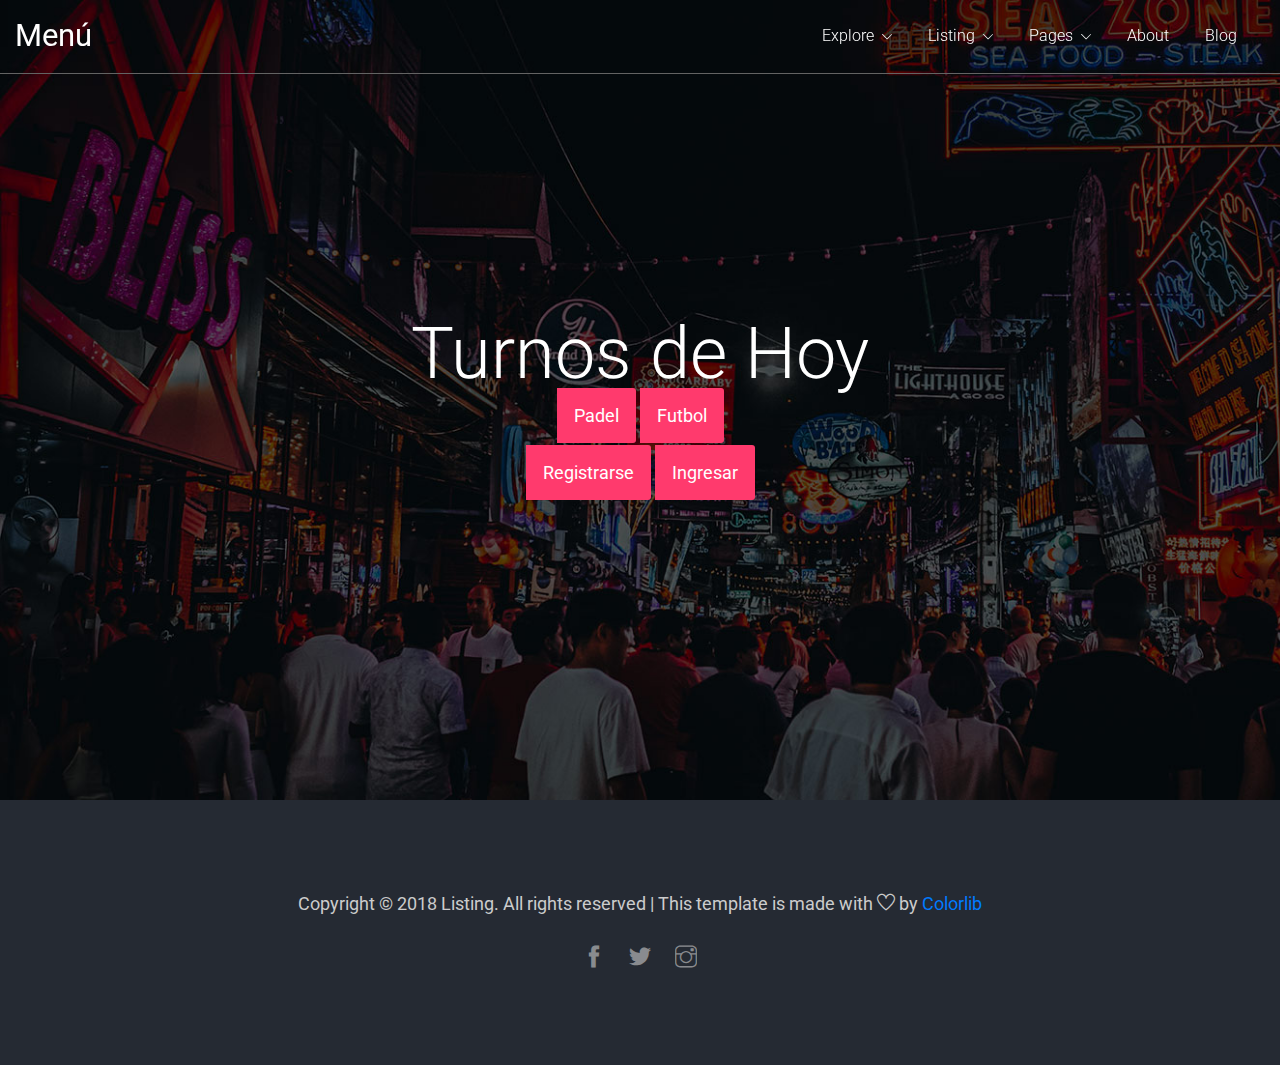
==== commit 1dddc16f: "Cambio en index y agregado de otro" ====
--- a/index.html
+++ b/index.html
@@ -10,7 +10,7 @@
     <meta name="description" content="#">
     <meta name="keywords" content="#">
     <!-- Page Title -->
-    <title>Listing &amp; Directory Website Template</title>
+    <title>Turnos de Hoy</title>
     <!-- Bootstrap CSS -->
     <link rel="stylesheet" href="css/bootstrap.min.css">
     <!-- Google Fonts -->
@@ -33,7 +33,7 @@
                 <div class="row">
                     <div class="col-md-12">
                         <nav class="navbar navbar-expand-lg navbar-light">
-                            <a class="navbar-brand" href="index.html">Listing</a>
+                            <a class="navbar-brand" href="index.html">Menú</a>
                             <button class="navbar-toggler" type="button" data-toggle="collapse" data-target="#navbarNavDropdown" aria-controls="navbarNavDropdown" aria-expanded="false" aria-label="Toggle navigation">
                 <span class="icon-menu"></span>
               </button>
@@ -78,7 +78,6 @@
                                     <li class="nav-item">
                                         <a class="nav-link" href="#">Blog</a>
                                     </li>
-                                    <li><a href="#" class="btn btn-outline-light top-btn"><span class="ti-plus"></span> Add Listing</a></li>
                                 </ul>
                             </div>
                         </nav>
@@ -97,23 +96,20 @@
                         <div class="row">
                             <div class="col-md-12">
                                 <div class="slider-content_wrap">
-                                    <h1>Discover great places in New york</h1>
-                                    <h5>Let's uncover the best places to eat, drink, and shop nearest to you.</h5>
+                                    <h1>Turnos de Hoy</h1>
                                 </div>
                             </div>
                         </div>
                         <div class="row d-flex justify-content-center">
-                            <div class="col-md-10">
-                                <form class="form-wrap mt-4">
-                                    <div class="btn-group" role="group" aria-label="Basic example">
-                                        <input type="text" placeholder="What are your looking for?" class="btn-group1">
-                                        <input type="text" placeholder="New york" class="btn-group2">
-                                        <button type="submit" class="btn-form"><span class="icon-magnifier search-icon"></span>SEARCH<i class="pe-7s-angle-right"></i></button>
-                                    </div>
-                                </form>
-                                <div class="slider-link">
-                                    <a href="#">Browse Popular</a><span>or</span> <a href="#">Recently Added</a>
-                                </div>
+                            <div class="col-xs-12">
+                                <a class="btn-form" href="/padel">Padel</a>       
+                                <a class="btn-form" href="/futbol">Futbol</a>                         
+                            </div>
+                        </div>
+                        <div class="row d-flex justify-content-center" style="margin-top: 30px;">
+                            <div class="col-xs-12">
+                                <a class="btn-form" href="/register.html">Registrarse</a>       
+                                <a class="btn-form" href="/ingresar">Ingresar</a>                         
                             </div>
                         </div>
                     </div>
@@ -121,419 +117,6 @@
             </div>
         </div>
     </section>
-    <!--// SLIDER -->
-    <!--//END HEADER -->
-    <!--============================= FIND PLACES =============================-->
-    <section class="main-block">
-        <div class="container">
-            <div class="row justify-content-center">
-                <div class="col-md-5">
-                    <div class="styled-heading">
-                        <h3>What do you need to find?</h3>
-                    </div>
-                </div>
-            </div>
-            <div class="row">
-                <div class="col-md-4">
-                    <div class="find-place-img_wrap">
-                        <div class="grid">
-                            <figure class="effect-ruby">
-                                <img src="images/find-place1.jpg" class="img-fluid" alt="img13" />
-                                <figcaption>
-                                    <h5>Nightlife </h5>
-                                    <p>385 Listings</p>
-                                </figcaption>
-                            </figure>
-                        </div>
-                    </div>
-                </div>
-                <div class="col-md-4">
-                    <div class="row find-img-align">
-                        <div class="col-md-12">
-                            <div class="find-place-img_wrap">
-                                <div class="grid">
-                                    <figure class="effect-ruby">
-                                        <img src="images/find-place2.jpg" class="img-fluid" alt="img13" />
-                                        <figcaption>
-                                            <h5>Restaurants</h5>
-                                            <p>210 Listings</p>
-                                        </figcaption>
-                                    </figure>
-                                </div>
-                            </div>
-                        </div>
-                    </div>
-                    <div class="row">
-                        <div class="col-md-12">
-                            <div class="find-place-img_wrap">
-                                <div class="grid">
-                                    <figure class="effect-ruby">
-                                        <img src="images/find-place3.jpg" class="img-fluid" alt="img13" />
-                                        <figcaption>
-                                            <h5>Outdoors </h5>
-                                            <p>114 Listings</p>
-                                        </figcaption>
-                                    </figure>
-                                </div>
-                            </div>
-                        </div>
-                    </div>
-                </div>
-                <div class="col-md-4">
-                    <div class="row find-img-align">
-                        <div class="col-md-12">
-                            <div class="find-place-img_wrap">
-                                <div class="grid">
-                                    <figure class="effect-ruby">
-                                        <img src="images/find-place4.jpg" class="img-fluid" alt="img13" />
-                                        <figcaption>
-                                            <h5>Hotels </h5>
-                                            <p>577 Listings</p>
-                                        </figcaption>
-                                    </figure>
-                                </div>
-                            </div>
-                        </div>
-                    </div>
-                    <div class="row">
-                        <div class="col-md-12">
-                            <div class="find-place-img_wrap">
-                                <div class="grid">
-                                    <figure class="effect-ruby">
-                                        <img src="images/find-place5.jpg" class="img-fluid" alt="img13" />
-                                        <figcaption>
-                                            <h5>Art & Culture </h5>
-                                            <p>79 Listings</p>
-                                        </figcaption>
-                                    </figure>
-                                </div>
-                            </div>
-                        </div>
-                    </div>
-                </div>
-            </div>
-        </div>
-    </section>
-    <!--//END FIND PLACES -->
-    <!--============================= FEATURED PLACES =============================-->
-    <section class="main-block light-bg">
-        <div class="container">
-            <div class="row justify-content-center">
-                <div class="col-md-5">
-                    <div class="styled-heading">
-                        <h3>Featured Places</h3>
-                    </div>
-                </div>
-            </div>
-            <div class="row">
-                <div class="col-md-4 featured-responsive">
-                    <div class="featured-place-wrap">
-                        <a href="detail.html">
-                            <img src="images/featured1.jpg" class="img-fluid" alt="#">
-                            <span class="featured-rating-orange">6.5</span>
-                            <div class="featured-title-box">
-                                <h6>Burger & Lobster</h6>
-                                <p>Restaurant </p> <span>• </span>
-                                <p>3 Reviews</p> <span> • </span>
-                                <p><span>$$$</span>$$</p>
-                                <ul>
-                                    <li><span class="icon-location-pin"></span>
-                                        <p>1301 Avenue, Brooklyn, NY 11230</p>
-                                    </li>
-                                    <li><span class="icon-screen-smartphone"></span>
-                                        <p>+44 20 7336 8898</p>
-                                    </li>
-                                    <li><span class="icon-link"></span>
-                                        <p>https://burgerandlobster.com</p>
-                                    </li>
-
-                                </ul>
-                                <div class="bottom-icons">
-                                    <div class="closed-now">CLOSED NOW</div>
-                                    <span class="ti-heart"></span>
-                                    <span class="ti-bookmark"></span>
-                                </div>
-                            </div>
-                        </a>
-                    </div>
-                </div>
-                <div class="col-md-4 featured-responsive">
-                    <div class="featured-place-wrap">
-                        <a href="detail.html">
-                            <img src="images/featured2.jpg" class="img-fluid" alt="#">
-                            <span class="featured-rating-green">9.5</span>
-                            <div class="featured-title-box">
-                                <h6>Joe’s Shanghai</h6>
-                                <p>Restaurant </p> <span>• </span>
-                                <p>3 Reviews</p> <span> • </span>
-                                <p><span>$$$</span>$$</p>
-                                <ul>
-                                    <li><span class="icon-location-pin"></span>
-                                        <p>1301 Avenue, Brooklyn, NY 11230</p>
-                                    </li>
-                                    <li><span class="icon-screen-smartphone"></span>
-                                        <p>+44 20 7336 8898</p>
-                                    </li>
-                                    <li><span class="icon-link"></span>
-                                        <p>https://burgerandlobster.com</p>
-                                    </li>
-
-                                </ul>
-                                <div class="bottom-icons">
-                                    <div class="closed-now">CLOSED NOW</div>
-                                    <span class="ti-heart"></span>
-                                    <span class="ti-bookmark"></span>
-                                </div>
-                            </div>
-                        </a>
-                    </div>
-                </div>
-                <div class="col-md-4 featured-responsive">
-                    <div class="featured-place-wrap">
-                        <a href="detail.html">
-                            <img src="images/featured3.jpg" class="img-fluid" alt="#">
-                            <span class="featured-rating">3.2</span>
-                            <div class="featured-title-box">
-                                <h6>Tasty Hand-Pulled Noodles</h6>
-                                <p>Restaurant </p> <span>• </span>
-                                <p>3 Reviews</p> <span> • </span>
-                                <p><span>$$$</span>$$</p>
-                                <ul>
-                                    <li><span class="icon-location-pin"></span>
-                                        <p>1301 Avenue, Brooklyn, NY 11230</p>
-                                    </li>
-                                    <li><span class="icon-screen-smartphone"></span>
-                                        <p>+44 20 7336 8898</p>
-                                    </li>
-                                    <li><span class="icon-link"></span>
-                                        <p>https://burgerandlobster.com</p>
-                                    </li>
-
-                                </ul>
-                                <div class="bottom-icons">
-                                    <div class="open-now">OPEN NOW</div>
-                                    <span class="ti-heart"></span>
-                                    <span class="ti-bookmark"></span>
-                                </div>
-                            </div>
-                        </a>
-                    </div>
-                </div>
-            </div>
-            <div class="row justify-content-center">
-                <div class="col-md-4">
-                    <div class="featured-btn-wrap">
-                        <a href="#" class="btn btn-danger">VIEW ALL</a>
-                    </div>
-                </div>
-            </div>
-        </div>
-    </section>
-    <!--//END FEATURED PLACES -->
-    <!--============================= CATEGORIES =============================-->
-    <section class="main-block">
-        <div class="container">
-            <div class="row justify-content-center">
-                <div class="col-md-5">
-                    <div class="styled-heading">
-                        <h3>Browse Categories</h3>
-                    </div>
-                </div>
-            </div>
-            <div class="row">
-                <div class="col-md-3 category-responsive">
-                    <a href="#" class="category-wrap">
-                        <div class="category-block">
-                            <svg class="category-img" xmlns="http://www.w3.org/2000/svg" xmlns:xlink="http://www.w3.org/1999/xlink" version="1.1" id="Capa_1" x="0px" y="0px" viewBox="0 0 496 496" style="enable-background:new 0 0 496 496;" xml:space="preserve" width="512px" height="512px"><g><g>
-              <g>
-                <g>
-                  <path d="M472,0h-24H288H171.528c-10.344,0-19.496,6.592-22.776,16.408L146.232,24H120c-13.232,0-24,10.768-24,24v10.36     C72.904,65.264,56,86.688,56,112c0,16.712,7.4,31.696,19.048,41.968c-17.896,13.608-30.144,33.72-33.752,56.064     C17.544,216.504,0,238.216,0,264c0,30.872,25.128,56,56,56v48h36.04c2.976,11.56,7.568,22.616,13.712,32.984l-25.512,25.52     l45.256,45.256l25.52-25.512c10.368,6.144,21.424,10.736,32.984,13.712V496h64v-36.04c11.56-2.976,22.616-7.568,32.984-13.712     l25.52,25.512l45.256-45.256l-25.512-25.52c6.144-10.368,10.736-21.424,13.712-32.984H376v-64h-36.04     c-2.976-11.56-7.568-22.616-13.712-32.984L349.256,248H448V144v-16h24c13.232,0,24-10.768,24-24V24C496,10.768,485.232,0,472,0z      M360,16c13.232,0,24,10.768,24,24s-10.768,24-24,24s-24-10.768-24-24S346.768,16,360,16z M304,16h24.208     C323.128,22.704,320,30.96,320,40c0,22.056,17.944,40,40,40c9.04,0,17.296-3.128,24-8.208V128h-80V16z M238.528,16     c-3.312,9.288-12.112,16-22.528,16s-19.216-6.712-22.528-16H238.528z M72,112c0-22.056,17.944-40,40-40c22.056,0,40,17.944,40,40     c0,22.056-17.944,40-40,40c-8.2,0-15.832-2.496-22.184-6.752l-0.216-0.44c-0.08,0.04-0.144,0.088-0.224,0.128     C78.904,137.712,72,125.656,72,112z M89.488,163.24c2.104,0.928,4.28,1.736,6.512,2.408v59.248     c-10.008-10.2-23.68-16.296-38.2-16.768C62,189.68,73.48,173.432,89.488,163.24z M56,304c-22.056,0-40-17.944-40-40     c0-22.056,17.944-40,40-40c12.072,0,23.424,5.56,30.96,14.768l-6.728,6.728l25.512,25.52C99.6,281.384,95.008,292.44,92.032,304     H64H56z M328,246.632l-22.192,22.192l3.608,5.448c8,12.088,13.504,25.312,16.336,39.32l1.304,6.408H360v32h-32.944l-1.304,6.408     c-2.832,14.008-8.336,27.232-16.336,39.32l-3.608,5.448l23.336,23.336l-22.632,22.632l-23.336-23.336l-5.448,3.608     c-12.088,8-25.312,13.504-39.32,16.336L232,447.056V480h-32v-32.944l-6.408-1.304c-14.008-2.832-27.232-8.336-39.32-16.336     l-5.448-3.608l-23.336,23.336l-22.632-22.632l23.336-23.336l-3.608-5.448c-8-12.088-13.504-25.312-16.336-39.32L104.944,352H72     v-32h32.944l1.304-6.408c2.832-14.008,8.336-27.232,16.336-39.32l3.608-5.448l-23.336-23.336l22.632-22.632l23.336,23.336     l5.448-3.608c12.088-8,25.312-13.504,39.32-16.336l6.408-1.304V192h32v32.944l6.408,1.304     c14.008,2.832,27.232,8.336,39.32,16.336l5.448,3.608l23.336-23.336L328,244.352V246.632z M432,232h-93.728l-31.768-31.768     l-25.52,25.512C270.616,219.6,259.56,215.008,248,212.032V176h-64v36.04c-11.56,2.976-22.616,7.568-32.984,13.712l-25.52-25.512     L112,213.728V168c30.872,0,56-25.128,56-56s-25.128-56-56-56v-8c0-4.416,3.584-8,8-8h37.768l6.168-18.528     c1.096-3.28,4.152-5.472,7.592-5.472h5.28c3.72,18.232,19.88,32,39.192,32s35.472-13.768,39.192-32H288v88.208     C281.296,99.128,273.04,96,264,96c-22.056,0-40,17.944-40,40c0,22.056,17.944,40,40,40c19.312,0,35.472-13.768,39.192-32H432V232     z M288,136c0,13.232-10.768,24-24,24s-24-10.768-24-24s10.768-24,24-24S288,122.768,288,136z M480,104c0,4.416-3.584,8-8,8h-24     V96h-16v16v16h-32V40c0-9.04-3.128-17.296-8.208-24H432v64h16V16h24c4.416,0,8,3.584,8,8V104z" data-original="#000000" class="active-path" data-old_color="#ff3a6d" fill="#ff3a6d"/>
-                  <path d="M56,240c-13.232,0-24,10.768-24,24s10.768,24,24,24s24-10.768,24-24S69.232,240,56,240z M56,272c-4.416,0-8-3.584-8-8     c0-4.416,3.584-8,8-8s8,3.584,8,8C64,268.416,60.416,272,56,272z" data-original="#000000" class="active-path" data-old_color="#ff3a6d" fill="#ff3a6d"/>
-                  <path d="M112,136c13.232,0,24-10.768,24-24s-10.768-24-24-24s-24,10.768-24,24S98.768,136,112,136z M112,104c4.416,0,8,3.584,8,8     s-3.584,8-8,8s-8-3.584-8-8S107.584,104,112,104z" data-original="#000000" class="active-path" data-old_color="#ff3a6d" fill="#ff3a6d"/>
-                  <path d="M216,256c-44.112,0-80,35.888-80,80s35.888,80,80,80c15.168,0,29.944-4.272,42.728-12.36l-8.56-13.512     C239.952,396.584,228.144,400,216,400c-35.288,0-64-28.712-64-64c0-35.288,28.712-64,64-64c35.288,0,64,28.712,64,64     c0,17.008-6.6,33.016-18.584,45.096l11.36,11.264C287.752,377.272,296,357.256,296,336C296,291.888,260.112,256,216,256z" data-original="#000000" class="active-path" data-old_color="#ff3a6d" fill="#ff3a6d"/>
-                  <path d="M216,288c-26.472,0-48,21.528-48,48s21.528,48,48,48s48-21.528,48-48S242.472,288,216,288z M216,368     c-17.648,0-32-14.352-32-32s14.352-32,32-32s32,14.352,32,32S233.648,368,216,368z" data-original="#000000" class="active-path" data-old_color="#ff3a6d" fill="#ff3a6d"/>
-                </g>
-              </g>
-            </g></g> </svg>
-                            <h6>Automotive</h6>
-                        </div>
-                    </a>
-                </div>
-                <div class="col-md-3 category-responsive">
-                    <a href="#" class="category-wrap">
-                        <div class="category-block">
-                            <svg class="category-img" xmlns="http://www.w3.org/2000/svg" xmlns:xlink="http://www.w3.org/1999/xlink" version="1.1" id="Layer_1" x="0px" y="0px" viewBox="0 0 469.824 469.824" style="enable-background:new 0 0 469.824 469.824;" xml:space="preserve" width="512px"
-                                height="512px"><g><g>
-              <g>
-                <path d="M188.885,67.36C147.84,26.336,67.52,21.579,10.667,21.579C4.779,21.579,0,26.357,0,32.245    c0,56.853,4.736,137.173,45.781,178.219c17.323,17.323,43.883,25.067,70.208,25.067c28.608,0,56.96-9.152,72.896-25.088    C219.456,179.872,225.067,103.52,188.885,67.36z M173.803,195.381c-22.827,22.805-86.208,26.709-112.917,0    C27.755,162.251,22.016,94.944,21.397,42.976c51.968,0.619,119.275,6.357,152.405,39.488    C200.512,109.173,196.608,172.576,173.803,195.381z" data-original="#000000" class="active-path" data-old_color="#ff3a6d" fill="#ff3a6d"/>
-              </g>
-            </g><g>
-              <g>
-                <path d="M459.157,63.776c-56.853,0-137.173,4.736-178.219,45.781c-36.181,36.16-30.571,112.512,0,143.083    c15.936,15.915,44.267,25.067,72.875,25.067c26.325,0,52.864-7.723,70.229-25.045c41.024-41.045,45.781-121.365,45.781-178.219    C469.824,68.555,465.045,63.776,459.157,63.776z M408.917,237.557c-26.709,26.709-90.112,22.805-112.917,0    c-22.805-22.805-26.709-86.208,0-112.917c33.131-33.131,100.437-38.869,152.405-39.488    C447.787,137.141,442.048,204.448,408.917,237.557z" data-original="#000000" class="active-path" data-old_color="#ff3a6d" fill="#ff3a6d"/>
-              </g>
-            </g><g>
-              <g>
-                <path d="M382.123,156.107c-2.517-5.355-9.728-7.189-15.04-4.715c-81.813,38.464-122.005,105.536-140.267,174.485    c-22.592-146.603-87.936-191.296-115.648-210.261c-3.456-2.368-6.144-4.096-7.637-5.568c-4.16-4.16-10.923-4.16-15.083,0    c-4.16,4.16-4.16,10.923,0,15.083c2.112,2.091,5.76,4.715,10.688,8.085c31.232,21.355,114.197,78.123,114.197,304.363    c0,5.888,4.779,10.667,10.667,10.667s10.667-4.779,10.667-10.645c0-91.413,24.555-211.925,141.504-266.88    c0-0.021,1.728-0.832,1.728-0.832C383.211,167.371,384.64,161.44,382.123,156.107z" data-original="#000000" class="active-path" data-old_color="#ff3a6d" fill="#ff3a6d"/>
-              </g>
-            </g></g> </svg>
-                            <h6>Beauty & Spa</h6>
-                        </div>
-                    </a>
-                </div>
-                <div class="col-md-3 category-responsive">
-                    <a href="#" class="category-wrap">
-                        <div class="category-block">
-                            <svg class="category-img" xmlns="http://www.w3.org/2000/svg" xmlns:xlink="http://www.w3.org/1999/xlink" version="1.1" id="Layer_2" x="0px" y="0px" viewBox="0 0 503.607 503.607" style="enable-background:new 0 0 503.607 503.607;" xml:space="preserve" width="512px"
-                                height="512px"><g><g transform="translate(1 1)">
-              <g>
-                <g>
-                  <path d="M494.213,452.246h-25.18V7.393c0-5.036-3.357-8.393-8.393-8.393H40.967c-5.036,0-8.393,3.357-8.393,8.393v444.852H7.393     c-5.036,0-8.393,3.357-8.393,8.393v33.574c0,5.036,3.357,8.393,8.393,8.393h486.82c5.036,0,8.393-3.357,8.393-8.393v-33.574     C502.607,455.603,499.249,452.246,494.213,452.246z M49.361,15.787h402.885v436.459H326.344v-92.328     c0-5.036-3.357-8.393-8.393-8.393h-67.148h-67.148c-5.036,0-8.393,3.357-8.393,8.393v92.328H49.361V15.787z M192.049,452.246     v-83.934h50.361v83.934H192.049z M259.197,368.311h50.361v83.934h-50.361V368.311z M485.82,485.82H15.787v-16.787h25.18h142.689     h67.148h67.148h142.689h25.18V485.82z" data-original="#000000" class="active-path" data-old_color="#ff3a6d" fill="#ff3a6d"/>
-                  <path d="M158.475,40.967H91.328c-5.036,0-8.393,3.357-8.393,8.393v50.361c0,5.036,3.357,8.393,8.393,8.393h67.148     c5.036,0,8.393-3.357,8.393-8.393V49.361C166.869,44.325,163.511,40.967,158.475,40.967z M150.082,91.328H99.721V57.754h50.361     V91.328z" data-original="#000000" class="active-path" data-old_color="#ff3a6d" fill="#ff3a6d"/>
-                  <path d="M158.475,133.295H91.328c-5.036,0-8.393,3.357-8.393,8.393v50.361c0,5.036,3.357,8.393,8.393,8.393h67.148     c5.036,0,8.393-3.357,8.393-8.393v-50.361C166.869,136.652,163.511,133.295,158.475,133.295z M150.082,183.656H99.721v-33.574     h50.361V183.656z" data-original="#000000" class="active-path" data-old_color="#ff3a6d" fill="#ff3a6d"/>
-                  <path d="M217.229,200.443h67.148c5.036,0,8.393-3.357,8.393-8.393v-50.361c0-5.036-3.357-8.393-8.393-8.393h-67.148     c-5.036,0-8.393,3.357-8.393,8.393v50.361C208.836,197.085,212.193,200.443,217.229,200.443z M225.623,150.082h50.361v33.574     h-50.361V150.082z" data-original="#000000" class="active-path" data-old_color="#ff3a6d" fill="#ff3a6d"/>
-                  <path d="M343.131,200.443h67.148c5.036,0,8.393-3.357,8.393-8.393v-50.361c0-5.036-3.357-8.393-8.393-8.393h-67.148     c-5.036,0-8.393,3.357-8.393,8.393v50.361C334.738,197.085,338.095,200.443,343.131,200.443z M351.525,150.082h50.361v33.574     h-50.361V150.082z" data-original="#000000" class="active-path" data-old_color="#ff3a6d" fill="#ff3a6d"/>
-                  <path d="M217.229,292.771h67.148c5.036,0,8.393-3.357,8.393-8.393v-50.361c0-5.036-3.357-8.393-8.393-8.393h-67.148     c-5.036,0-8.393,3.357-8.393,8.393v50.361C208.836,289.413,212.193,292.771,217.229,292.771z M225.623,242.41h50.361v33.574     h-50.361V242.41z" data-original="#000000" class="active-path" data-old_color="#ff3a6d" fill="#ff3a6d"/>
-                  <path d="M343.131,292.771h67.148c5.036,0,8.393-3.357,8.393-8.393v-50.361c0-5.036-3.357-8.393-8.393-8.393h-67.148     c-5.036,0-8.393,3.357-8.393,8.393v50.361C334.738,289.413,338.095,292.771,343.131,292.771z M351.525,242.41h50.361v33.574     h-50.361V242.41z" data-original="#000000" class="active-path" data-old_color="#ff3a6d" fill="#ff3a6d"/>
-                  <path d="M158.475,225.623H91.328c-5.036,0-8.393,3.357-8.393,8.393v50.361c0,5.036,3.357,8.393,8.393,8.393h67.148     c5.036,0,8.393-3.357,8.393-8.393v-50.361C166.869,228.98,163.511,225.623,158.475,225.623z M150.082,275.984H99.721V242.41     h50.361V275.984z" data-original="#000000" class="active-path" data-old_color="#ff3a6d" fill="#ff3a6d"/>
-                  <path d="M217.229,108.115h67.148c5.036,0,8.393-3.357,8.393-8.393V49.361c0-5.036-3.357-8.393-8.393-8.393h-67.148     c-5.036,0-8.393,3.357-8.393,8.393v50.361C208.836,104.757,212.193,108.115,217.229,108.115z M225.623,57.754h50.361v33.574     h-50.361V57.754z" data-original="#000000" class="active-path" data-old_color="#ff3a6d" fill="#ff3a6d"/>
-                  <path d="M343.131,108.115h67.148c5.036,0,8.393-3.357,8.393-8.393V49.361c0-5.036-3.357-8.393-8.393-8.393h-67.148     c-5.036,0-8.393,3.357-8.393,8.393v50.361C334.738,104.757,338.095,108.115,343.131,108.115z M351.525,57.754h50.361v33.574     h-50.361V57.754z" data-original="#000000" class="active-path" data-old_color="#ff3a6d" fill="#ff3a6d"/>
-                  <path d="M200.443,334.738h100.721c5.036,0,8.393-3.357,8.393-8.393c0-5.036-3.357-8.393-8.393-8.393H200.443     c-5.036,0-8.393,3.357-8.393,8.393C192.049,331.38,195.407,334.738,200.443,334.738z" data-original="#000000" class="active-path" data-old_color="#ff3a6d" fill="#ff3a6d"/>
-                </g>
-              </g>
-            </g></g> </svg>
-                            <h6>Hotel</h6>
-                        </div>
-                    </a>
-                </div>
-                <div class="col-md-3 category-responsive">
-                    <a href="#" class="category-wrap">
-                        <div class="category-block">
-                            <svg class="category-img" xmlns="http://www.w3.org/2000/svg" xmlns:xlink="http://www.w3.org/1999/xlink" version="1.1" id="Layer_3" x="0px" y="0px" viewBox="0 0 512 512" style="enable-background:new 0 0 512 512;" xml:space="preserve" width="512px" height="512px"><g><g>
-              <g>
-                <path d="M454.976,43.056c-3.591-3.588-9.411-3.591-13.003,0l-95.329,95.326c-3.592,3.591-3.592,9.411-0.001,13.003    c1.796,1.795,4.148,2.692,6.502,2.692c2.352,0,4.706-0.897,6.502-2.692l95.329-95.326    C458.566,52.467,458.566,46.646,454.976,43.056z" data-original="#000000" class="active-path" data-old_color="#ff3a6d" fill="#ff3a6d"/>
-              </g>
-            </g><g>
-              <g>
-                <path d="M480.9,68.571c-3.592-3.589-9.412-3.589-13.003,0l-95.328,95.328c-3.59,3.592-3.59,9.412-0.001,13.003    c1.796,1.795,4.15,2.692,6.502,2.692c2.352,0,4.706-0.897,6.502-2.692L480.9,81.573C484.491,77.982,484.491,72.161,480.9,68.571z" data-original="#000000" class="active-path" data-old_color="#ff3a6d" fill="#ff3a6d"/>
-              </g>
-            </g><g>
-              <g>
-                <path d="M390.969,229.548L509.307,111.21c3.591-3.592,3.591-9.412,0-13.003c-3.592-3.588-9.412-3.591-13.003,0L377.968,216.545    c-14.579,14.578-36.871,18.403-55.47,9.521c-3.7-1.766-8.118-0.873-10.839,2.193l-40.209,45.303    c-0.016,0.017-0.034,0.032-0.05,0.05c-0.016,0.018-0.028,0.037-0.044,0.055L97.567,469.464c-0.044,0.05-0.088,0.101-0.131,0.152    c-0.573,0.673-1.114,1.264-1.662,1.813c-11.475,11.474-30.145,11.473-41.615,0c-5.558-5.557-8.619-12.948-8.619-20.808    s3.061-15.25,8.629-20.818c0.534-0.537,1.124-1.076,1.803-1.654c0.052-0.043,0.102-0.087,0.152-0.131l108.648-96.434    c3.798-3.371,4.143-9.182,0.773-12.979c-3.371-3.799-9.183-4.146-12.979-0.773L43.99,414.202    c-1.038,0.885-1.967,1.742-2.833,2.609c-9.031,9.031-14.005,21.038-14.005,33.81c0,12.771,4.973,24.779,14.004,33.81    c9.323,9.321,21.566,13.982,33.812,13.981c12.241,0,24.487-4.659,33.803-13.976c0.883-0.881,1.738-1.811,2.616-2.839    l132.432-149.206l132.434,149.208c0.877,1.029,1.732,1.959,2.609,2.834c9.321,9.321,21.565,13.981,33.809,13.981    c12.245,0,24.49-4.661,33.812-13.982c18.64-18.643,18.64-48.975,0.005-67.613c-0.88-0.883-1.811-1.738-2.838-2.615    l-152.391-135.26l29.815-33.592C345.231,253.911,372.565,247.949,390.969,229.548z M431.514,428.019    c0.05,0.044,0.101,0.088,0.152,0.131c0.673,0.573,1.264,1.114,1.813,1.662c11.473,11.474,11.473,30.143,0.001,41.615    c-11.475,11.473-30.144,11.473-41.622-0.005c-0.543-0.543-1.086-1.135-1.659-1.808c-0.043-0.051-0.087-0.102-0.131-0.152    L256.111,318.54l22.939-25.845L431.514,428.019z" data-original="#000000" class="active-path" data-old_color="#ff3a6d" fill="#ff3a6d"/>
-              </g>
-            </g><g>
-              <g>
-                <path d="M427.379,16.278c-3.592-3.589-9.412-3.589-13.003,0L296.04,134.617c-18.406,18.404-24.366,45.735-15.807,69.897    l-36.415,32.322l-34.998-31.064c18.099-35.612,11.492-78.851-17.222-107.566c-28.518-28.518-61.55-48.587-93.011-56.508    c-32.843-8.267-61.001-2.748-79.295,15.545s-23.814,46.455-15.545,79.296c7.922,31.459,27.99,64.491,56.51,93.008    c28.714,28.716,71.952,35.323,107.566,17.223c0,0,34.225,38.558,34.659,39.048c1.817,2.047,4.342,3.09,6.88,3.09    c2.171,0,4.349-0.764,6.1-2.318l81.866-72.664c3.065-2.721,3.958-7.141,2.193-10.839c-8.884-18.601-5.058-40.891,9.521-55.468    L427.379,29.281C430.97,25.689,430.97,19.869,427.379,16.278z M210.131,266.737l-33.468-37.706    c-2.964-3.339-7.902-4.069-11.702-1.722c-29.478,18.177-67.188,13.754-91.704-10.763c-26.204-26.203-44.557-56.21-51.68-84.497    c-6.625-26.317-2.819-48.267,10.718-61.803C45.83,56.708,67.78,52.904,94.096,59.53c28.287,7.122,58.296,25.474,84.498,51.678    c24.516,24.515,28.94,62.225,10.762,91.703c-2.344,3.801-1.617,8.737,1.722,11.702l38.888,34.516L210.131,266.737z" data-original="#000000" class="active-path" data-old_color="#ff3a6d" fill="#ff3a6d"/>
-              </g>
-            </g></g> </svg>
-                            <h6>Restaurant</h6>
-                        </div>
-                    </a>
-                </div>
-            </div>
-
-            <div class="row">
-                <div class="col-md-3 category-responsive">
-                    <a href="#" class="category-wrap">
-                        <div class="category-block">
-                            <svg class="category-img" xmlns="http://www.w3.org/2000/svg" xmlns:xlink="http://www.w3.org/1999/xlink" version="1.1" id="Capa_2" x="0px" y="0px" viewBox="0 0 60 60" style="enable-background:new 0 0 60 60;" xml:space="preserve" width="512px" height="512px"><g><g>
-              <path d="M59,16V2H1v14H0v37.259C0,55.873,2.127,58,4.742,58h50.517C57.873,58,60,55.873,60,53.259V16H59z M56.5,16l-5.18-6.906   L56.414,4H57v12H56.5z M11,16V9c0-0.024-0.012-0.046-0.014-0.07c-0.005-0.064-0.02-0.124-0.036-0.187   c-0.011-0.042-0.01-0.085-0.027-0.125c-0.009-0.022-0.027-0.039-0.037-0.061c-0.027-0.055-0.065-0.102-0.103-0.152   c-0.028-0.036-0.044-0.081-0.077-0.113L6.414,4h47.172l-4.292,4.292c-0.032,0.032-0.049,0.077-0.077,0.113   c-0.038,0.05-0.075,0.097-0.102,0.152c-0.011,0.022-0.028,0.038-0.038,0.061c-0.017,0.04-0.016,0.084-0.027,0.125   c-0.017,0.063-0.032,0.122-0.036,0.187C49.012,8.954,49,8.976,49,9v7H11z M6,16l3-4.001V16H6z M51,11.999L54,16h-3V11.999z M3,4   h0.586L8.68,9.094L3.5,16H3V4z M58,53.259C58,54.771,56.77,56,55.258,56H4.742C3.23,56,2,54.771,2,53.259V18h56V53.259z" data-original="#000000" class="active-path" data-old_color="#ff3a6d" fill="#ff3a6d"/>
-              <path d="M42,24c-0.552,0-1,0.447-1,1v6c0,6.065-4.935,11-11,11s-11-4.935-11-11v-6c0-0.553-0.448-1-1-1s-1,0.447-1,1v6   c0,7.168,5.832,13,13,13s13-5.832,13-13v-6C43,24.447,42.552,24,42,24z" data-original="#000000" class="active-path" data-old_color="#ff3a6d" fill="#ff3a6d"/>
-              <path d="M20,25c0,0.553,0.448,1,1,1s1-0.447,1-1c0-2.206-1.794-4-4-4s-4,1.794-4,4c0,0.553,0.448,1,1,1s1-0.447,1-1   c0-1.103,0.897-2,2-2S20,23.897,20,25z" data-original="#000000" class="active-path" data-old_color="#ff3a6d" fill="#ff3a6d"/>
-              <path d="M42,21c-2.206,0-4,1.794-4,4c0,0.553,0.448,1,1,1s1-0.447,1-1c0-1.103,0.897-2,2-2s2,0.897,2,2c0,0.553,0.448,1,1,1   s1-0.447,1-1C46,22.794,44.206,21,42,21z" data-original="#000000" class="active-path" data-old_color="#ff3a6d" fill="#ff3a6d"/>
-            </g></g> </svg>
-                            <h6>Shopping</h6>
-                        </div>
-                    </a>
-                </div>
-                <div class="col-md-3 category-responsive">
-                    <a href="#" class="category-wrap">
-                        <div class="category-block">
-                            <svg class="category-img" xmlns="http://www.w3.org/2000/svg" xmlns:xlink="http://www.w3.org/1999/xlink" version="1.1" id="Capa_3" x="0px" y="0px" viewBox="0 0 511.988 511.988" style="enable-background:new 0 0 511.988 511.988;" xml:space="preserve" width="512px"
-                                height="512px"><g><g>
-              <g>
-                <path d="M489.865,433.23c-1.643-3.989-5.547-6.592-9.856-6.592H10.676c-4.309,0-8.213,2.603-9.856,6.592    c-1.664,3.989-0.747,8.576,2.304,11.627l23.915,23.915c11.371,11.349,25.003,21.867,47.616,21.867h341.333    c22.613,0,36.245-10.517,47.659-21.867l23.915-23.915C490.612,441.806,491.529,437.22,489.865,433.23z M448.521,453.689    c-11.541,11.541-20.053,15.616-32.533,15.616H74.655c-12.48,0-20.992-4.075-32.533-15.616l-5.717-5.717h417.835L448.521,453.689z" data-original="#000000" class="active-path" data-old_color="#ff3a6d" fill="#ff3a6d"/>
-              </g>
-            </g><g>
-              <g>
-                <path d="M373.322,191.972h-256c-17.643,0-32,14.357-32,32v64c0,61.333,27.691,118.784,75.947,157.632    c4.608,3.691,11.328,2.987,14.997-1.621c3.691-4.587,2.965-11.307-1.621-14.997c-43.221-34.773-68.011-86.165-68.011-141.013v-64    c0-5.867,4.779-10.667,10.667-10.667h256c5.888,0,10.667,4.8,10.667,10.667v64c0,54.827-24.789,106.219-68.011,141.013    c-4.587,3.691-5.312,10.411-1.621,14.997c2.112,2.645,5.205,3.989,8.32,3.989c2.347,0,4.715-0.768,6.677-2.347    c48.299-38.869,75.989-96.32,75.989-157.653v-64C405.322,206.329,390.964,191.972,373.322,191.972z" data-original="#000000" class="active-path" data-old_color="#ff3a6d" fill="#ff3a6d"/>
-              </g>
-            </g><g>
-              <g>
-                <path d="M328.372,102.628c17.344-21.675,17.344-55.616,0-77.291c-3.691-4.565-10.389-5.333-14.997-1.664    c-4.587,3.691-5.333,10.389-1.664,14.997c10.987,13.739,10.987,36.885-0.021,50.667c-17.344,21.675-17.344,55.616,0,77.291    c2.112,2.645,5.205,4.011,8.341,4.011c2.325,0,4.693-0.768,6.635-2.347c4.608-3.691,5.355-10.389,1.664-14.997    C317.343,139.556,317.343,116.409,328.372,102.628z" data-original="#000000" class="active-path" data-old_color="#ff3a6d" fill="#ff3a6d"/>
-              </g>
-            </g><g>
-              <g>
-                <path d="M264.308,102.628c17.344-21.675,17.344-55.616,0-77.291c-3.669-4.565-10.389-5.333-14.997-1.664    c-4.608,3.691-5.355,10.389-1.664,14.997c10.987,13.739,10.987,36.885-0.043,50.667c-17.344,21.675-17.344,55.616,0,77.291    c2.112,2.645,5.205,4.011,8.341,4.011c2.325,0,4.672-0.768,6.677-2.347c4.587-3.691,5.333-10.389,1.664-14.997    C253.3,139.556,253.3,116.409,264.308,102.628z" data-original="#000000" class="active-path" data-old_color="#ff3a6d" fill="#ff3a6d"/>
-              </g>
-            </g><g>
-              <g>
-                <path d="M200.372,102.628c17.344-21.675,17.344-55.616,0-77.291c-3.691-4.565-10.368-5.333-14.997-1.664    c-4.587,3.691-5.333,10.411-1.664,14.997c10.987,13.739,10.987,36.885-0.021,50.667c-17.344,21.675-17.344,55.616,0,77.291    c2.112,2.645,5.205,4.011,8.341,4.011c2.325,0,4.693-0.768,6.656-2.325c4.608-3.691,5.355-10.389,1.664-14.997    C189.364,139.577,189.364,116.409,200.372,102.628z" data-original="#000000" class="active-path" data-old_color="#ff3a6d" fill="#ff3a6d"/>
-              </g>
-            </g><g>
-              <g>
-                <path d="M447.988,213.305c-35.285,0-64,28.715-64,64s28.715,64,64,64c35.285,0,64-28.715,64-64S483.273,213.305,447.988,213.305z     M447.988,319.972c-23.531,0-42.667-19.136-42.667-42.667c0-23.531,19.136-42.667,42.667-42.667    c23.531,0,42.667,19.136,42.667,42.667C490.655,300.836,471.519,319.972,447.988,319.972z" data-original="#000000" class="active-path" data-old_color="#ff3a6d" fill="#ff3a6d"/>
-              </g>
-            </g></g> </svg>
-                            <h6>Coffee</h6>
-                        </div>
-                    </a>
-                </div>
-                <div class="col-md-3 category-responsive">
-                    <a href="#" class="category-wrap">
-                        <div class="category-block">
-                            <svg class="category-img" xmlns="http://www.w3.org/2000/svg" xmlns:xlink="http://www.w3.org/1999/xlink" version="1.1" id="Capa_4" x="0px" y="0px" viewBox="0 0 33 33" style="enable-background:new 0 0 33 33;" xml:space="preserve" width="512px" height="512px"><g><g>
-              <g>
-                <path d="M20.136,33h-9.212c-2.397,0-4.349-1.951-4.349-4.349V11.265c0-0.276,0.224-0.5,0.5-0.5h16.828    c0.276,0,0.581,0.224,0.581,0.5v17.387C24.484,31.049,22.533,33,20.136,33z M7.575,11.765v16.887c0,1.847,1.502,3.349,3.349,3.349    h9.212c1.847,0,3.349-1.502,3.349-3.349V11.765H7.575z" data-original="#000000" class="active-path" data-old_color="#ff3a6d" fill="#ff3a6d"/>
-                <path d="M26.096,25.574h-2.111c-0.276,0-0.5-0.224-0.5-0.5s0.224-0.5,0.5-0.5h2.111c1.005,0,1.823-0.818,1.823-1.823v-4.693    c0-1.006-0.818-1.824-1.823-1.824h-2.111c-0.276,0-0.5-0.224-0.5-0.5s0.224-0.5,0.5-0.5h2.111c1.557,0,2.823,1.267,2.823,2.824    v4.693C28.919,24.308,27.652,25.574,26.096,25.574z" data-original="#000000" class="active-path" data-old_color="#ff3a6d" fill="#ff3a6d"/>
-                <g>
-                  <path d="M11.376,28.365c-0.276,0-0.5-0.224-0.5-0.5V15.691c0-0.276,0.224-0.5,0.5-0.5s0.5,0.224,0.5,0.5v12.174     C11.876,28.142,11.652,28.365,11.376,28.365z" data-original="#000000" class="active-path" data-old_color="#ff3a6d" fill="#ff3a6d"/>
-                  <path d="M19.683,28.365c-0.276,0-0.5-0.224-0.5-0.5V15.691c0-0.276,0.224-0.5,0.5-0.5s0.5,0.224,0.5,0.5v12.174     C20.183,28.142,19.959,28.365,19.683,28.365z" data-original="#000000" class="active-path" data-old_color="#ff3a6d" fill="#ff3a6d"/>
-                  <path d="M15.529,28.365c-0.276,0-0.5-0.224-0.5-0.5V15.691c0-0.276,0.224-0.5,0.5-0.5s0.5,0.224,0.5,0.5v12.174     C16.029,28.142,15.806,28.365,15.529,28.365z" data-original="#000000" class="active-path" data-old_color="#ff3a6d" fill="#ff3a6d"/>
-                </g>
-              </g>
-              <path d="M23.698,11.765H7.361c-1.809,0-3.28-1.472-3.28-3.28s1.472-3.28,3.28-3.28h0.239C7.936,2.249,10.413,0,13.438,0   c1.795,0,3.482,0.819,4.596,2.213c0.487-0.207,0.993-0.312,1.508-0.312c1.952,0,3.586,1.417,3.909,3.303h0.247   c1.809,0,3.28,1.472,3.28,3.28S25.507,11.765,23.698,11.765z M7.361,6.204c-1.258,0-2.28,1.022-2.28,2.28s1.022,2.28,2.28,2.28   h16.337c1.258,0,2.28-1.022,2.28-2.28s-1.022-2.28-2.28-2.28h-0.693c-0.267,0-0.485-0.208-0.499-0.475   c-0.082-1.586-1.384-2.828-2.964-2.828c-0.485,0-0.964,0.128-1.423,0.38c-0.223,0.124-0.508,0.056-0.652-0.155   C16.554,1.795,15.048,1,13.438,1c-2.646,0-4.786,2.073-4.873,4.721c-0.009,0.27-0.23,0.483-0.5,0.483H7.361z" data-original="#000000" class="active-path" data-old_color="#ff3a6d" fill="#ff3a6d"/>
-            </g></g> </svg>
-                            <h6>Club & Bar</h6>
-                        </div>
-                    </a>
-                </div>
-                <div class="col-md-3 category-responsive">
-                    <a href="#" class="category-wrap">
-                        <div class="category-block">
-                            <svg class="category-img" xmlns="http://www.w3.org/2000/svg" xmlns:xlink="http://www.w3.org/1999/xlink" version="1.1" id="Capa_5" x="0px" y="0px" viewBox="0 0 61.168 61.168" style="enable-background:new 0 0 61.168 61.168;" xml:space="preserve" width="512px"
-                                height="512px"><g><g>
-              <path d="M30.938,26.584c3.859,0,7-3.141,7-7s-3.141-7-7-7s-7,3.141-7,7S27.078,26.584,30.938,26.584z M30.938,14.584   c2.757,0,5,2.243,5,5s-2.243,5-5,5s-5-2.243-5-5S28.181,14.584,30.938,14.584z" data-original="#000000" class="active-path" data-old_color="#ff3a6d" fill="#ff3a6d"/>
-              <path d="M50.216,37.584h-7.161l3.047-4.4c5.755-7.671,4.922-20.28-1.781-26.982c-3.621-3.622-8.437-5.617-13.56-5.617   c-5.122,0-9.938,1.995-13.56,5.617c-6.703,6.702-7.536,19.312-1.804,26.952l3.068,4.431h-7.513L0,60.584h61.168L50.216,37.584z    M17.02,31.984c-5.199-6.933-4.454-18.32,1.596-24.369c3.244-3.244,7.558-5.031,12.146-5.031s8.901,1.787,12.146,5.031   c6.05,6.049,6.795,17.437,1.573,24.399L30.761,51.827l-9.863-14.243h0L17.02,31.984z M12.216,39.584h7.634l10.911,15.757   l10.91-15.757h7.281l9.048,19H3.168L12.216,39.584z" data-original="#000000" class="active-path" data-old_color="#ff3a6d" fill="#ff3a6d"/>
-            </g></g> </svg>
-                            <h6>Destinations</h6>
-                        </div>
-                    </a>
-                </div>
-            </div>
-        </div>
-    </section>
-    <!--//END CATEGORIES -->
-    <!--============================= ADD LISTING =============================-->
-    <section class="main-block light-bg">
-        <div class="container">
-            <div class="row">
-                <div class="col-md-12">
-                    <div class="add-listing-wrap">
-                        <h2>Reach millions of People</h2>
-                        <p>Add your Business infront of millions and earn 3x profits from our listing</p>
-                    </div>
-                </div>
-            </div>
-            <div class="row justify-content-center">
-                <div class="col-md-4">
-                    <div class="featured-btn-wrap">
-                        <a href="#" class="btn btn-danger"><span class="ti-plus"></span> ADD LISTING</a>
-                    </div>
-                </div>
-            </div>
-        </div>
-    </section>
-    <!--//END ADD LISTING -->
     <!--============================= FOOTER =============================-->
     <footer class="main-block dark-bg">
         <div class="container">
